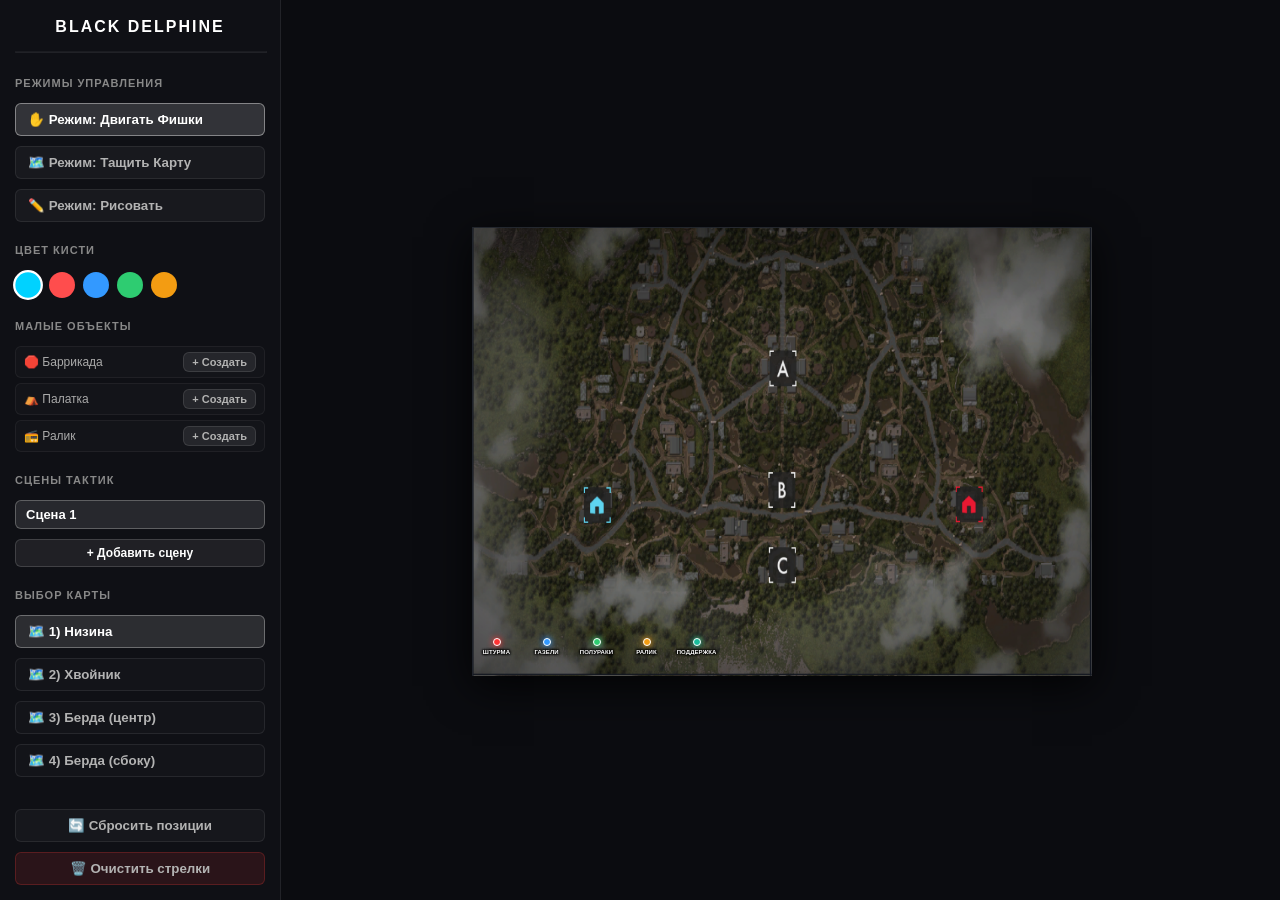
==== index.html @ caf4be46 "Rename tactics.html to index.html" ====
﻿<!DOCTYPE html>
<html lang="ru">
<head>
    <meta charset="UTF-8">
    <title>Тактическая Доска - BLACK DELPHINE</title>
    <style>
        body {
            margin: 0;
            background-color: #0b0c10;
            color: #e0e0e0;
            font-family: Arial, sans-serif;
            display: flex;
            height: 100vh;
            overflow: hidden;
        }
        #sidebar {
            width: 250px;
            background-color: rgba(17, 18, 23, 0.85); 
            backdrop-filter: blur(10px);
            padding: 15px;
            border-right: 1px solid rgba(255, 255, 255, 0.08);
            display: flex;
            flex-direction: column;
            gap: 10px;
            z-index: 20;
            flex-shrink: 0;
            overflow-y: auto;
        }
        h3 { margin: 3px 0; font-size: 16px; text-align: center; color: #ffffff; letter-spacing: 2px; font-weight: bold; }
        h4 { margin: 12px 0 4px 0; color: #888888; font-size: 11px; text-transform: uppercase; letter-spacing: 1px; }
        
        button {
            background-color: rgba(255, 255, 255, 0.04);
            color: #b3b3b3;
            border: 1px solid rgba(255, 255, 255, 0.08);
            padding: 8px 12px;
            cursor: pointer;
            border-radius: 6px;
            font-weight: bold;
            transition: all 0.2s ease;
            text-align: left;
        }
        button:hover { 
            background-color: rgba(255, 255, 255, 0.09); 
            color: #ffffff;
            border-color: rgba(255, 255, 255, 0.2);
        }
        button.active { 
            background-color: rgba(255, 255, 255, 0.15); 
            border-color: rgba(255, 255, 255, 0.4); 
            color: #ffffff;
        }
        
        .btn-map { background-color: rgba(255, 255, 255, 0.02); }
        .btn-map.active { 
            background-color: rgba(255, 255, 255, 0.12); 
            border-color: rgba(255, 255, 255, 0.3);
            color: #ffffff;
        }

        #color-picker { display: flex; gap: 8px; margin-top: 2px; }
        .color-dot { width: 22px; height: 22px; border-radius: 50%; cursor: pointer; border: 2px solid transparent; transition: 0.2s; }
        .color-dot.selected { border-color: #ffffff; transform: scale(1.15); }

        .object-spawn-panel { display: flex; flex-direction: column; gap: 5px; }
        .spawn-row { display: flex; align-items: center; justify-content: space-between; background: rgba(255, 255, 255, 0.02); padding: 5px 8px; border-radius: 6px; border: 1px solid rgba(255, 255, 255, 0.05); font-size: 12px; color: #aaaaaa; }
        .btn-spawn { padding: 3px 8px; font-size: 11px; background: rgba(255, 255, 255, 0.08); border: 1px solid rgba(255, 255, 255, 0.1); }

        #scenes-list { display: flex; flex-direction: column; gap: 5px; max-height: 180px; overflow-y: auto; }
        .scene-item { display: flex; align-items: center; justify-content: space-between; background: rgba(255, 255, 255, 0.02); padding: 6px 10px; border-radius: 6px; border: 1px solid rgba(255, 255, 255, 0.06); cursor: pointer; }
        .scene-item.active { background: rgba(255, 255, 255, 0.1); border-color: rgba(255, 255, 255, 0.25); }
        .scene-name { font-size: 13px; font-weight: bold; color: #dddddd; flex-grow: 1; min-width: 0; white-space: nowrap; overflow: hidden; text-overflow: ellipsis; }
        .scene-item.active .scene-name { color: #ffffff; }
        .btn-del-scene { background: transparent; border: none; color: #888888; cursor: pointer; padding: 0 0 0 5px; font-size: 14px; }
        .btn-del-scene:hover { color: #ff4d4d; }
        .btn-add-scene { text-align: center; background: rgba(255, 255, 255, 0.07); border-color: rgba(255, 255, 255, 0.15); font-size: 12px; padding: 6px; color: #ffffff; }

        /* Зона карты */
        #map-container { flex-grow: 1; background-color: #0b0c10; position: relative; overflow: hidden; display: flex; justify-content: center; align-items: center; }
        #zoom-wrapper { position: absolute; width: 618px; height: 447px; transform-origin: center center; }
        #map-bg { position: absolute; width: 618px; height: 447px; background-color: #000000; background-size: 100% 100%; background-position: center; box-shadow: 0 10px 40px rgba(0,0,0,0.8); border: 1px solid rgba(255,255,255,0.05); }
        #paint-canvas { position: absolute; top: 0; left: 0; cursor: crosshair; pointer-events: none; }

        /* Тактический маркер-контейнер (невидим сам по себе) */
        .token { 
            position: absolute; 
            width: 8px; 
            height: 8px; 
            z-index: 50; 
            box-sizing: border-box; 
            cursor: move; 
            display: flex;
            flex-direction: column;
            align-items: center;
            justify-content: flex-start;
        }
        /* Зона легкого захвата мыши */
        .token::before {
            content: '';
            position: absolute;
            top: -10px;
            left: -10px;
            right: -10px;
            bottom: -10px;
            z-index: 1;
        }

        /* Сама цветная мини-точка */
        .token-dot-visual {
            width: 8px;
            height: 8px;
            border-radius: 50%;
            box-sizing: border-box;
            z-index: 2;
        }

        /* АККУРАТНЫЙ МЕЛКИЙ ТЕКСТ ПОД ТОЧКОЙ */
        .token span {
            position: absolute;
            top: 11px; /* Сдвинут строго под точку */
            font-size: 6px;
            font-weight: bold;
            color: #ffffff;
            text-shadow: 1px 1px 2px #000000, -1px -1px 2px #000000, 1px -1px 2px #000000, -1px 1px 2px #000000; /* Чёрный контур, чтобы текст читался на любой карте */
            white-space: nowrap;
            pointer-events: none;
            z-index: 2;
            letter-spacing: 0.1px;
        }

        /* Цвета и свечение точек отрядов */
        .shytrma .token-dot-visual { background: #ff3333; border: 1px solid #ffffff; box-shadow: 0 0 6px #ff3333; }
        .gazeli .token-dot-visual { background: #3399ff; border: 1px solid #ffffff; box-shadow: 0 0 6px #3399ff; }
        .polyraki .token-dot-visual { background: #2ecc71; border: 1px solid #ffffff; box-shadow: 0 0 6px #2ecc71; }
        .ralik-t .token-dot-visual { background: #f39c12; border: 1px solid #ffffff; box-shadow: 0 0 6px #f39c12; }
        .podderzhka .token-dot-visual { background: #1abc9c; border: 1px solid #ffffff; box-shadow: 0 0 6px #1abc9c; }

        /* Постройки делаем квадратной формы, чтобы отличались, текст тоже серый и мелкий */
        .obj-barricade .token-dot-visual { background: #e74c3c; border: 1px solid #000000; border-radius: 0%; }
        .obj-tent .token-dot-visual { background: #9b59b6; border: 1px solid #000000; border-radius: 0%; }
        .obj-ralik .token-dot-visual { background: #f1c40f; border: 1px solid #000000; border-radius: 0%; }
        
        .token[class*="obj-"] span { color: #cccccc; font-size: 5.5px; }
    </style>
</head>
<body>

    <div id="sidebar">
        <h3>BLACK DELPHINE</h3>
        <hr style="border-color: rgba(255,255,255,0.08); width: 100%; margin: 2px 0;">
        
        <h4>Режимы управления</h4>
        <button id="btn-move" class="active">✋ Режим: Двигать Фишки</button>
        <button id="btn-pan">🗺️ Режим: Тащить Карту</button>
        <button id="btn-draw">✏️ Режим: Рисовать</button>
        
        <h4>Цвет кисти</h4>
        <div id="color-picker">
            <div class="color-dot selected" style="background: #00d2ff;" data-color="#00d2ff"></div>
            <div class="color-dot" style="background: #ff4d4d;" data-color="#ff4d4d"></div>
            <div class="color-dot" style="background: #3399ff;" data-color="#3399ff"></div>
            <div class="color-dot" style="background: #2ecc71;" data-color="#2ecc71"></div>
            <div class="color-dot" style="background: #f39c12;" data-color="#f39c12"></div>
        </div>

        <h4>Малые объекты</h4>
        <div class="object-spawn-panel">
            <div class="spawn-row">🛑 Баррикада <button class="btn-spawn" onclick="spawnObject('barricade')">+ Создать</button></div>
            <div class="spawn-row">⛺ Палатка <button class="btn-spawn" onclick="spawnObject('tent')">+ Создать</button></div>
            <div class="spawn-row">📻 Ралик <button class="btn-spawn" onclick="spawnObject('ralik')">+ Создать</button></div>
        </div>

        <h4>Сцены тактик</h4>
        <div id="scenes-list"></div>
        <button class="btn-add-scene" id="btn-add-scene">+ Добавить сцену</button>

        <h4>Выбор карты</h4>
        <button class="btn-map active" data-img="nizina.png">🗺️ 1) Низина</button>
        <button class="btn-map" data-img="hvoynik.png">🗺️ 2) Хвойник</button>
        <button class="btn-map" data-img="berda_center.png">🗺️ 3) Берда (центр)</button>
        <button class="btn-map" data-img="berda_side.png">🗺️ 4) Берда (сбоку)</button>

        <button id="btn-reset" style="margin-top: auto; background-color: rgba(255,255,255,0.03); border-color: rgba(255,255,255,0.08); text-align: center;">🔄 Сбросить позиции</button>
        <button id="btn-clear" style="background-color: rgba(200, 50, 50, 0.15); border-color: rgba(200, 50, 50, 0.3); text-align: center;">🗑️ Очистить стрелки</button>
    </div>

    <div id="map-container">
        <div id="zoom-wrapper">
            <div id="map-bg">
                <canvas id="paint-canvas" width="618" height="447"></canvas>
            </div>
        </div>
    </div>

    <script>
        const canvas = document.getElementById('paint-canvas');
        const ctx = canvas.getContext('2d');
        const mapBg = document.getElementById('map-bg');
        const mapContainer = document.getElementById('map-container');
        const zoomWrapper = document.getElementById('zoom-wrapper');
        const btnMove = document.getElementById('btn-move');
        const btnPan = document.getElementById('btn-pan');
        const btnDraw = document.getElementById('btn-draw');
        const btnClear = document.getElementById('btn-clear');
        const btnReset = document.getElementById('btn-reset');
        const mapButtons = document.querySelectorAll('.btn-map');
        const colorDots = document.querySelectorAll('.color-dot');
        const scenesListContainer = document.getElementById('scenes-list');
        const btnAddScene = document.getElementById('btn-add-scene');

        let currentMode = 'move';
        let isDrawing = false;
        let currentDrawColor = '#00d2ff';
        let currentMap = 'nizina.png';

        let scale = 1; let panX = 0; let panY = 0;
        let isPanning = false; let startPanX = 0; let startPanY = 0;

        // Фишки с названиями теперь аккуратно выстраиваются снизу
        const defaultTeams = [
            { type: 'team', cls: 'shytrma', label: 'ШТУРМА', x: 20, y: 410 },
            { type: 'team', cls: 'gazeli', label: 'ГАЗЕЛИ', x: 70, y: 410 },
            { type: 'team', cls: 'polyraki', label: 'ПОЛУРАКИ', x: 120, y: 410 },
            { type: 'team', cls: 'ralik-t', label: 'РАЛИК', x: 170, y: 410 },
            { type: 'team', cls: 'podderzhka', label: 'ПОДДЕРЖКА', x: 220, y: 410 }
        ];

        let scenes = [{ id: 1, name: 'Сцена 1', canvasData: null, tokens: JSON.parse(JSON.stringify(defaultTeams)), map: 'nizina.png' }];
        let currentSceneId = 1;
        mapBg.style.backgroundImage = `url('${currentMap}')`;
        function renderScenesList() {
            scenesListContainer.innerHTML = '';
            scenes.forEach(scene => {
                const div = document.createElement('div'); div.className = `scene-item ${scene.id == currentSceneId ? 'active' : ''}`;
                div.onclick = () => switchScene(scene.id);
                const nameSpan = document.createElement('span'); nameSpan.className = 'scene-name'; nameSpan.innerText = scene.name;
                nameSpan.ondblclick = (e) => { e.stopPropagation(); const newName = prompt('Название сцены:', scene.name); if (newName) { scene.name = newName; renderScenesList(); } };
                div.appendChild(nameSpan);
                if (scenes.length > 1) {
                    const delBtn = document.createElement('button'); delBtn.className = 'btn-del-scene'; delBtn.innerHTML = '×';
                    delBtn.onclick = (e) => { e.stopPropagation(); deleteScene(scene.id); }; div.appendChild(delBtn);
                }
                scenesListContainer.appendChild(div);
            });
        }

        function saveCurrentSceneState() {
            const currentScene = scenes.find(s => s.id == currentSceneId); if (!currentScene) return;
            currentScene.canvasData = canvas.toDataURL(); currentScene.map = currentMap; currentScene.tokens = [];
            document.querySelectorAll('.token').forEach(el => {
                currentScene.tokens.push({ type: el.dataset.type, cls: el.dataset.cls, label: el.dataset.label, x: parseInt(el.style.left) || 0, y: parseInt(el.style.top) || 0 });
            });
        }

        function loadSceneState() {
            const currentScene = scenes.find(s => s.id == currentSceneId); if (!currentScene) return;
            currentMap = currentScene.map; mapBg.style.backgroundImage = `url('${currentMap}')`;
            mapButtons.forEach(b => { b.classList.toggle('active', b.getAttribute('data-img') === currentMap); });
            ctx.clearRect(0, 0, canvas.width, canvas.height); document.querySelectorAll('.token').forEach(el => el.remove());
            if (currentScene.canvasData) { const img = new Image(); img.src = currentScene.canvasData; img.onload = () => { ctx.drawImage(img, 0, 0); }; }
            currentScene.tokens.forEach(t => { createTokenDOM(t); });
        }

        function switchScene(id) { saveCurrentSceneState(); currentSceneId = id; renderScenesList(); loadSceneState(); }
        btnAddScene.addEventListener('click', () => { saveCurrentSceneState(); const newId = Date.now(); scenes.push({ id: newId, name: `Сцена ${scenes.length + 1}`, canvasData: null, tokens: JSON.parse(JSON.stringify(defaultTeams)), map: currentMap }); switchScene(newId); });
        function deleteScene(id) { if (scenes.length <= 1) return; saveCurrentSceneState(); scenes = scenes.filter(s => s.id != id); if (currentSceneId == id) { currentSceneId = scenes.id; } renderScenesList(); loadSceneState(); }

        function createTokenDOM(t) {
            const div = document.createElement('div'); div.dataset.type = t.type; div.dataset.cls = t.cls; div.dataset.label = t.label;
            div.className = `token ${t.cls}`;
            // Добавляем саму внутреннюю цветную точку и текст под неё
            div.innerHTML = `<div class="token-dot-visual"></div><span>${t.label}</span>`;
            
            div.oncontextmenu = (e) => {
                if (t.type === 'team') return;
                e.preventDefault();
                div.remove();
                saveCurrentSceneState();
            };
            div.style.left = t.x + 'px'; div.style.top = t.y + 'px'; mapBg.appendChild(div); initDragForToken(div);
        }

        window.spawnObject = function(type) {
            let config = {};
            if (type === 'barricade') config = { type: 'obj', cls: 'obj-barricade', label: 'БАРРИКАДА', x: 297, y: 211 };
            if (type === 'tent') config = { type: 'obj', cls: 'obj-tent', label: 'ПАЛАТКА', x: 297, y: 211 };
            if (type === 'ralik') config = { type: 'obj', cls: 'obj-ralik', label: 'РАЛИК', x: 297, y: 211 };
            createTokenDOM(config); saveCurrentSceneState();
        };

        mapButtons.forEach(btn => { btn.addEventListener('click', () => { saveCurrentSceneState(); currentMap = btn.getAttribute('data-img'); mapBg.style.backgroundImage = `url('${currentMap}')`; mapButtons.forEach(b => b.classList.toggle('active', b === btn)); saveCurrentSceneState(); }); });
        colorDots.forEach(dot => { dot.addEventListener('click', () => { colorDots.forEach(d => d.classList.remove('selected')); dot.classList.add('selected'); currentDrawColor = dot.getAttribute('data-color'); }); });

        function setMode(mode) {
            currentMode = mode;
            btnMove.classList.toggle('active', mode === 'move');
            btnPan.classList.toggle('active', mode === 'pan');
            btnDraw.classList.toggle('active', mode === 'draw');
            canvas.style.pointerEvents = (mode === 'draw') ? 'auto' : 'none';
        }

        btnMove.addEventListener('click', () => setMode('move'));
        btnPan.addEventListener('click', () => setMode('pan'));
        btnDraw.addEventListener('click', () => setMode('draw'));

        btnClear.addEventListener('click', () => { ctx.clearRect(0, 0, canvas.width, canvas.height); saveCurrentSceneState(); });
        btnReset.addEventListener('click', () => { document.querySelectorAll('.token[data-type="team"]').forEach(token => { const def = defaultTeams.find(d => d.label === token.dataset.label); if (def) { token.style.left = def.x + 'px'; token.style.top = def.y + 'px'; } }); document.querySelectorAll('.token[data-type="obj"]').forEach(el => el.remove()); scale = 1; panX = 0; panY = 0; updateTransform(); saveCurrentSceneState(); });

        function updateTransform() { zoomWrapper.style.transform = `translate(${panX}px, ${panY}px) scale(${scale})`; }
        
        mapContainer.addEventListener('wheel', (e) => { e.preventDefault(); if (e.deltaY < 0) scale = Math.min(scale + 0.1, 5); else scale = Math.max(scale - 0.1, 0.5); updateTransform(); });

        mapContainer.addEventListener('mousedown', (e) => {
            if (currentMode !== 'pan') return;
            isPanning = true; startPanX = e.clientX - panX; startPanY = e.clientY - panY; e.preventDefault();
        });
        document.addEventListener('mousemove', (e) => { if (isPanning && currentMode === 'pan') { panX = e.clientX - startPanX; panY = e.clientY - startPanY; updateTransform(); } });
        document.addEventListener('mouseup', () => { if (isPanning) isPanning = false; });

        canvas.addEventListener('mousedown', (e) => {
            if (currentMode !== 'draw') return;
            isDrawing = true; ctx.beginPath(); ctx.moveTo(e.offsetX, e.offsetY); ctx.strokeStyle = currentDrawColor; ctx.lineWidth = 4 / scale; ctx.lineCap = 'round';
        });
        canvas.addEventListener('mousemove', (e) => { if (isDrawing && currentMode === 'draw') { ctx.lineTo(e.offsetX, e.offsetY); ctx.stroke(); } });
        window.addEventListener('mouseup', () => { if (isDrawing) { isDrawing = false; saveCurrentSceneState(); } });

        let activeToken = null; let startX = 0, startY = 0; let tokenLeft = 0, tokenTop = 0;
        function initDragForToken(token) { 
            token.addEventListener('mousedown', (e) => { 
                if (currentMode !== 'move' || e.button !== 0) return; 
                activeToken = token; startX = e.clientX; startY = e.clientY; tokenLeft = parseInt(token.style.left) || 0; tokenTop = parseInt(token.style.top) || 0; token.style.zIndex = 1000; e.stopPropagation(); 
            }); 
        }
        document.addEventListener('mousemove', (e) => { if (!activeToken) return; const dx = (e.clientX - startX) / scale; const dy = (e.clientY - startY) / scale; let newX = tokenLeft + dx; let newY = tokenTop + dy; newX = Math.max(0, Math.min(newX, 618 - activeToken.offsetWidth)); newY = Math.max(0, Math.min(newY, 447 - activeToken.offsetHeight)); activeToken.style.left = newX + 'px'; activeToken.style.top = newY + 'px'; });
        document.addEventListener('mouseup', () => { if (activeToken) { activeToken.style.zIndex = '50'; activeToken = null; saveCurrentSceneState(); } });

        renderScenesList(); loadSceneState();
    </script>
</body>
</html>
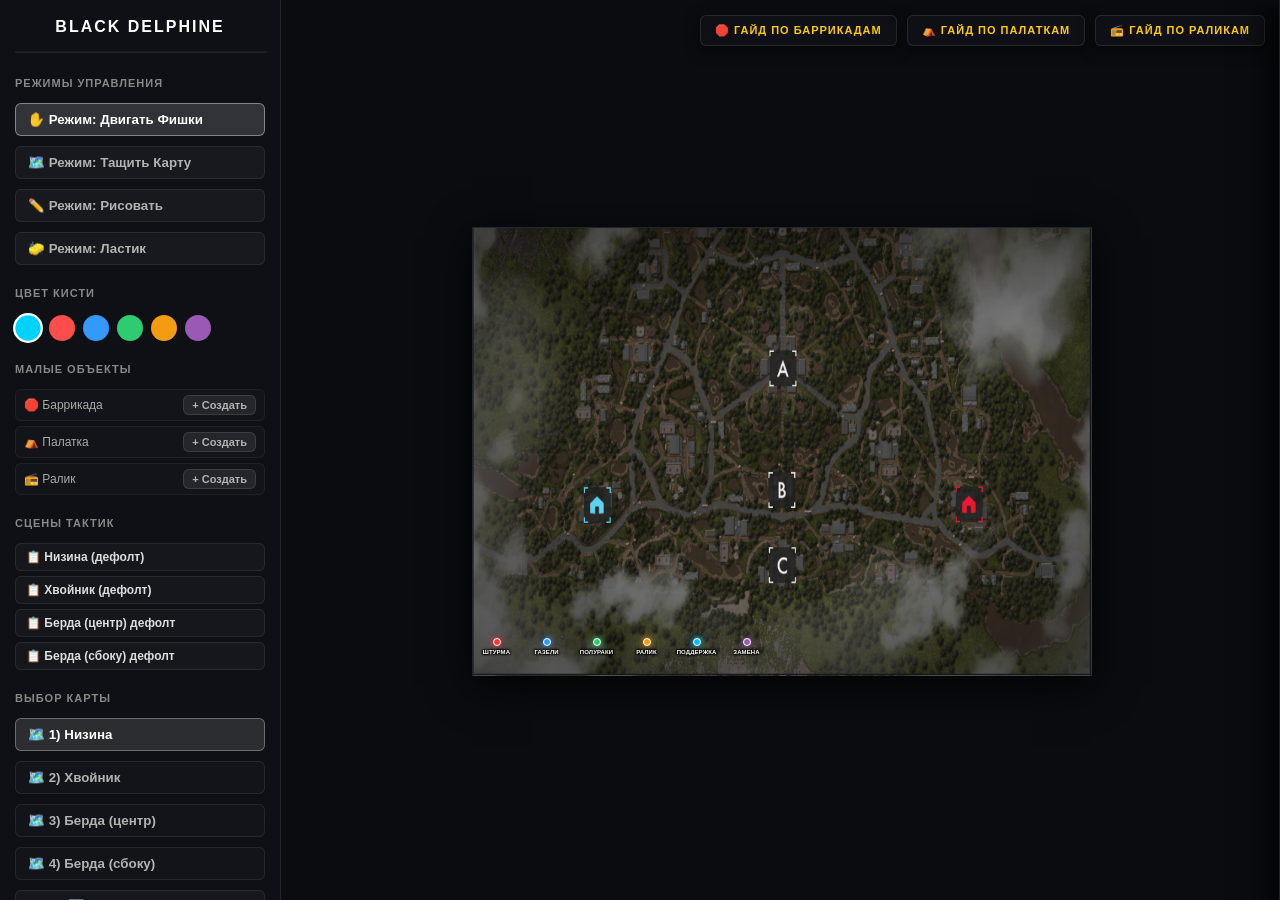
==== commit c48f58c5: "Add files via upload" ====
--- a/index.html
+++ b/index.html
@@ -13,9 +13,10 @@
             height: 100vh;
             overflow: hidden;
         }
+
         #sidebar {
             width: 250px;
-            background-color: rgba(17, 18, 23, 0.85); 
+            background-color: rgba(17, 18, 23, 0.85);
             backdrop-filter: blur(10px);
             padding: 15px;
             border-right: 1px solid rgba(255, 255, 255, 0.08);
@@ -26,9 +27,24 @@
             flex-shrink: 0;
             overflow-y: auto;
         }
-        h3 { margin: 3px 0; font-size: 16px; text-align: center; color: #ffffff; letter-spacing: 2px; font-weight: bold; }
-        h4 { margin: 12px 0 4px 0; color: #888888; font-size: 11px; text-transform: uppercase; letter-spacing: 1px; }
-        
+
+        h3 {
+            margin: 3px 0;
+            font-size: 16px;
+            text-align: center;
+            color: #ffffff;
+            letter-spacing: 2px;
+            font-weight: bold;
+        }
+
+        h4 {
+            margin: 12px 0 4px 0;
+            color: #888888;
+            font-size: 11px;
+            text-transform: uppercase;
+            letter-spacing: 1px;
+        }
+
         button {
             background-color: rgba(255, 255, 255, 0.04);
             color: #b3b3b3;
@@ -40,72 +56,321 @@
             transition: all 0.2s ease;
             text-align: left;
         }
-        button:hover { 
-            background-color: rgba(255, 255, 255, 0.09); 
-            color: #ffffff;
-            border-color: rgba(255, 255, 255, 0.2);
-        }
-        button.active { 
-            background-color: rgba(255, 255, 255, 0.15); 
-            border-color: rgba(255, 255, 255, 0.4); 
-            color: #ffffff;
-        }
-        
-        .btn-map { background-color: rgba(255, 255, 255, 0.02); }
-        .btn-map.active { 
-            background-color: rgba(255, 255, 255, 0.12); 
-            border-color: rgba(255, 255, 255, 0.3);
-            color: #ffffff;
-        }
-
-        #color-picker { display: flex; gap: 8px; margin-top: 2px; }
-        .color-dot { width: 22px; height: 22px; border-radius: 50%; cursor: pointer; border: 2px solid transparent; transition: 0.2s; }
-        .color-dot.selected { border-color: #ffffff; transform: scale(1.15); }
-
-        .object-spawn-panel { display: flex; flex-direction: column; gap: 5px; }
-        .spawn-row { display: flex; align-items: center; justify-content: space-between; background: rgba(255, 255, 255, 0.02); padding: 5px 8px; border-radius: 6px; border: 1px solid rgba(255, 255, 255, 0.05); font-size: 12px; color: #aaaaaa; }
-        .btn-spawn { padding: 3px 8px; font-size: 11px; background: rgba(255, 255, 255, 0.08); border: 1px solid rgba(255, 255, 255, 0.1); }
-
-        #scenes-list { display: flex; flex-direction: column; gap: 5px; max-height: 180px; overflow-y: auto; }
-        .scene-item { display: flex; align-items: center; justify-content: space-between; background: rgba(255, 255, 255, 0.02); padding: 6px 10px; border-radius: 6px; border: 1px solid rgba(255, 255, 255, 0.06); cursor: pointer; }
-        .scene-item.active { background: rgba(255, 255, 255, 0.1); border-color: rgba(255, 255, 255, 0.25); }
-        .scene-name { font-size: 13px; font-weight: bold; color: #dddddd; flex-grow: 1; min-width: 0; white-space: nowrap; overflow: hidden; text-overflow: ellipsis; }
-        .scene-item.active .scene-name { color: #ffffff; }
-        .btn-del-scene { background: transparent; border: none; color: #888888; cursor: pointer; padding: 0 0 0 5px; font-size: 14px; }
-        .btn-del-scene:hover { color: #ff4d4d; }
-        .btn-add-scene { text-align: center; background: rgba(255, 255, 255, 0.07); border-color: rgba(255, 255, 255, 0.15); font-size: 12px; padding: 6px; color: #ffffff; }
+
+            button:hover {
+                background-color: rgba(255, 255, 255, 0.09);
+                color: #ffffff;
+                border-color: rgba(255, 255, 255, 0.2);
+            }
+
+            button:disabled {
+                opacity: 0.3;
+                cursor: not-allowed;
+                background-color: rgba(0, 0, 0, 0.2);
+            }
+
+            button.active {
+                background-color: rgba(255, 255, 255, 0.15);
+                border-color: rgba(255, 255, 255, 0.4);
+                color: #ffffff;
+            }
+
+        .btn-map {
+            background-color: rgba(255, 255, 255, 0.02);
+        }
+
+            .btn-map.active {
+                background-color: rgba(255, 255, 255, 0.12);
+                border-color: rgba(255, 255, 255, 0.3);
+                color: #ffffff;
+            }
+
+        #color-picker {
+            display: flex;
+            gap: 8px;
+            margin-top: 2px;
+            flex-wrap: wrap;
+        }
+
+        .color-dot {
+            width: 22px;
+            height: 22px;
+            border-radius: 50%;
+            cursor: pointer;
+            border: 2px solid transparent;
+            transition: 0.2s;
+        }
+
+            .color-dot.selected {
+                border-color: #ffffff;
+                transform: scale(1.15);
+            }
+
+            .color-dot.disabled {
+                opacity: 0.2;
+                cursor: not-allowed;
+                transform: none !important;
+            }
+
+        .object-spawn-panel {
+            display: flex;
+            flex-direction: column;
+            gap: 5px;
+        }
+
+        .spawn-row {
+            display: flex;
+            align-items: center;
+            justify-content: space-between;
+            background: rgba(255, 255, 255, 0.02);
+            padding: 5px 8px;
+            border-radius: 6px;
+            border: 1px solid rgba(255, 255, 255, 0.05);
+            font-size: 12px;
+            color: #aaaaaa;
+        }
+
+        .btn-spawn {
+            padding: 3px 8px;
+            font-size: 11px;
+            background: rgba(255, 255, 255, 0.08);
+            border: 1px solid rgba(255, 255, 255, 0.1);
+        }
+
+        #tactics-presets-list {
+            display: flex;
+            flex-direction: column;
+            gap: 5px;
+        }
+
+        .btn-preset {
+            font-size: 12px;
+            padding: 6px 10px;
+            background: rgba(255, 255, 255, 0.03);
+            border-color: rgba(255, 255, 255, 0.08);
+            color: #dddddd;
+        }
+
+            .btn-preset:hover {
+                background: rgba(255, 255, 255, 0.08);
+            }
+
+            .btn-preset.active {
+                background: rgba(255, 255, 255, 0.15);
+                border-color: rgba(255, 255, 255, 0.4);
+                color: #ffffff;
+            }
 
         /* Зона карты */
-        #map-container { flex-grow: 1; background-color: #0b0c10; position: relative; overflow: hidden; display: flex; justify-content: center; align-items: center; }
-        #zoom-wrapper { position: absolute; width: 618px; height: 447px; transform-origin: center center; }
-        #map-bg { position: absolute; width: 618px; height: 447px; background-color: #000000; background-size: 100% 100%; background-position: center; box-shadow: 0 10px 40px rgba(0,0,0,0.8); border: 1px solid rgba(255,255,255,0.05); }
-        #paint-canvas { position: absolute; top: 0; left: 0; cursor: crosshair; pointer-events: none; }
-
-        /* Тактический маркер-контейнер (невидим сам по себе) */
-        .token { 
-            position: absolute; 
-            width: 8px; 
-            height: 8px; 
-            z-index: 50; 
-            box-sizing: border-box; 
-            cursor: move; 
+        #map-container {
+            flex-grow: 1;
+            background-color: #0b0c10;
+            position: relative;
+            overflow: hidden;
+            display: flex;
+            justify-content: center;
+            align-items: center;
+        }
+
+        #zoom-wrapper {
+            position: absolute;
+            width: 618px;
+            height: 447px;
+            transform-origin: center center;
+        }
+
+        #map-bg {
+            position: absolute;
+            width: 618px;
+            height: 447px;
+            background-color: #000000;
+            background-size: 100% 100%;
+            background-position: center;
+            box-shadow: 0 10px 40px rgba(0,0,0,0.8);
+            border: 1px solid rgba(255,255,255,0.05);
+        }
+
+        #paint-canvas {
+            position: absolute;
+            top: 0;
+            left: 0;
+            pointer-events: none;
+        }
+
+            #paint-canvas.paintable {
+                cursor: crosshair;
+            }
+
+        /* Курсор ластика для холста */
+        .eraser-mode {
+            cursor: cell !important;
+        }
+        /* Блок для трех кнопок гайдов вверху справа */
+        #top-right-menu {
+            position: absolute;
+            top: 15px;
+            right: 15px;
+            z-index: 30;
+            display: flex;
+            gap: 10px;
+        }
+
+        .btn-guide {
+            background-color: rgba(17, 18, 23, 0.85);
+            backdrop-filter: blur(10px);
+            border: 1px solid rgba(255, 255, 255, 0.1);
+            color: #ffcc00;
+            font-size: 11px;
+            padding: 8px 14px;
+            border-radius: 6px;
+            text-transform: uppercase;
+            letter-spacing: 1px;
+            font-weight: bold;
+            cursor: pointer;
+            box-shadow: 0 4px 15px rgba(0,0,0,0.5);
+            transition: all 0.2s ease;
+        }
+
+            .btn-guide:hover {
+                background-color: rgba(255, 255, 255, 0.1);
+                color: #ffffff;
+                border-color: rgba(255, 255, 255, 0.3);
+            }
+
+        /* Выдвижное правое меню для гайдов */
+        #guide-sidebar {
+            position: fixed;
+            top: 0;
+            right: -320px;
+            width: 280px;
+            height: 100vh;
+            background-color: rgba(17, 18, 23, 0.95);
+            backdrop-filter: blur(15px);
+            border-left: 1px solid rgba(255, 255, 255, 0.08);
+            padding: 20px;
+            box-shadow: -10px 0 30px rgba(0, 0, 0, 0.7);
+            z-index: 100;
+            transition: right 0.3s ease;
+            overflow-y: auto;
+            display: flex;
+            flex-direction: column;
+            gap: 15px;
+        }
+
+            #guide-sidebar.open {
+                right: 0;
+            }
+
+        .guide-header {
+            display: flex;
+            justify-content: space-between;
+            align-items: center;
+            border-bottom: 1px solid rgba(255,255,255,0.08);
+            padding-bottom: 10px;
+        }
+
+            .guide-header h4 {
+                margin: 0;
+                color: #ffcc00;
+                font-size: 14px;
+                letter-spacing: 1px;
+            }
+
+        .btn-close-guide {
+            background: transparent;
+            border: none;
+            color: #888888;
+            font-size: 22px;
+            cursor: pointer;
+            padding: 0;
+            line-height: 1;
+        }
+
+            .btn-close-guide:hover {
+                color: #ff4d4d;
+            }
+
+        .guide-content {
+            display: flex;
+            flex-direction: column;
+            gap: 15px;
+        }
+
+        .guide-item {
+            background: rgba(255,255,255,0.02);
+            border: 1px solid rgba(255,255,255,0.05);
+            border-radius: 6px;
+            padding: 10px;
+            display: flex;
+            flex-direction: column;
+            gap: 6px;
+        }
+
+            .guide-item h5 {
+                margin: 0;
+                font-size: 12px;
+                color: #ffffff;
+                font-weight: bold;
+                text-transform: uppercase;
+            }
+
+        .guide-img {
+            width: 100%;
+            height: auto;
+            border-radius: 4px;
+            border: 1px solid rgba(255,255,255,0.1);
+            background-color: #000000;
+            display: block;
+            cursor: zoom-in;
+        }
+
+        /* Модальное окно для полноэкранного увеличения картинок */
+        #img-modal {
+            display: none;
+            position: fixed;
+            top: 0;
+            left: 0;
+            width: 100vw;
+            height: 100vh;
+            background: rgba(0, 0, 0, 0.95);
+            z-index: 200;
+            justify-content: center;
+            align-items: center;
+            cursor: zoom-out;
+        }
+
+            #img-modal img {
+                max-width: 92%;
+                max-height: 92%;
+                border-radius: 8px;
+                box-shadow: 0 0 25px rgba(0,0,0,0.9);
+                border: 1px solid rgba(255,255,255,0.15);
+            }
+
+        /* Тактический маркер-контейнер */
+        .token {
+            position: absolute;
+            width: 8px;
+            height: 8px;
+            z-index: 50;
+            box-sizing: border-box;
+            cursor: move;
             display: flex;
             flex-direction: column;
             align-items: center;
             justify-content: flex-start;
         }
-        /* Зона легкого захвата мыши */
-        .token::before {
-            content: '';
-            position: absolute;
-            top: -10px;
-            left: -10px;
-            right: -10px;
-            bottom: -10px;
-            z-index: 1;
-        }
-
-        /* Сама цветная мини-точка */
+
+            .token::before {
+                content: '';
+                position: absolute;
+                top: -10px;
+                left: -10px;
+                right: -10px;
+                bottom: -10px;
+                z-index: 1;
+            }
+
         .token-dot-visual {
             width: 8px;
             height: 8px;
@@ -114,46 +379,114 @@
             z-index: 2;
         }
 
-        /* АККУРАТНЫЙ МЕЛКИЙ ТЕКСТ ПОД ТОЧКОЙ */
         .token span {
             position: absolute;
-            top: 11px; /* Сдвинут строго под точку */
+            top: 11px;
             font-size: 6px;
             font-weight: bold;
             color: #ffffff;
-            text-shadow: 1px 1px 2px #000000, -1px -1px 2px #000000, 1px -1px 2px #000000, -1px 1px 2px #000000; /* Чёрный контур, чтобы текст читался на любой карте */
+            text-shadow: 1px 1px 2px #000000, -1px -1px 2px #000000, 1px -1px 2px #000000, -1px 1px 2px #000000;
             white-space: nowrap;
             pointer-events: none;
             z-index: 2;
             letter-spacing: 0.1px;
         }
 
-        /* Цвета и свечение точек отрядов */
-        .shytrma .token-dot-visual { background: #ff3333; border: 1px solid #ffffff; box-shadow: 0 0 6px #ff3333; }
-        .gazeli .token-dot-visual { background: #3399ff; border: 1px solid #ffffff; box-shadow: 0 0 6px #3399ff; }
-        .polyraki .token-dot-visual { background: #2ecc71; border: 1px solid #ffffff; box-shadow: 0 0 6px #2ecc71; }
-        .ralik-t .token-dot-visual { background: #f39c12; border: 1px solid #ffffff; box-shadow: 0 0 6px #f39c12; }
-        .podderzhka .token-dot-visual { background: #1abc9c; border: 1px solid #ffffff; box-shadow: 0 0 6px #1abc9c; }
-
-        /* Постройки делаем квадратной формы, чтобы отличались, текст тоже серый и мелкий */
-        .obj-barricade .token-dot-visual { background: #e74c3c; border: 1px solid #000000; border-radius: 0%; }
-        .obj-tent .token-dot-visual { background: #9b59b6; border: 1px solid #000000; border-radius: 0%; }
-        .obj-ralik .token-dot-visual { background: #f1c40f; border: 1px solid #000000; border-radius: 0%; }
-        
-        .token[class*="obj-"] span { color: #cccccc; font-size: 5.5px; }
+        .shytrma .token-dot-visual {
+            background: #ff3333;
+            border: 1px solid #ffffff;
+            box-shadow: 0 0 6px #ff3333;
+        }
+
+        .gazeli .token-dot-visual {
+            background: #3399ff;
+            border: 1px solid #ffffff;
+            box-shadow: 0 0 6px #3399ff;
+        }
+
+        .polyraki .token-dot-visual {
+            background: #2ecc71;
+            border: 1px solid #ffffff;
+            box-shadow: 0 0 6px #2ecc71;
+        }
+
+        .ralik-t .token-dot-visual {
+            background: #f39c12;
+            border: 1px solid #ffffff;
+            box-shadow: 0 0 6px #f39c12;
+        }
+
+        .podderzhka .token-dot-visual {
+            background: #00bfff;
+            border: 1px solid #ffffff;
+            box-shadow: 0 0 6px #00bfff;
+        }
+
+        .zamena .token-dot-visual {
+            background: #9b59b6;
+            border: 1px solid #ffffff;
+            box-shadow: 0 0 6px #9b59b6;
+        }
+
+        .obj-barricade .token-dot-visual {
+            background: #e74c3c;
+            border: 1px solid #000000;
+            border-radius: 0%;
+        }
+
+        .obj-tent .token-dot-visual {
+            background: #9b59b6;
+            border: 1px solid #000000;
+            border-radius: 0%;
+        }
+
+        .obj-ralik .token-dot-visual {
+            background: #f1c40f;
+            border: 1px solid #000000;
+            border-radius: 0%;
+        }
+
+        .token[class*="obj-"] span {
+            color: #cccccc;
+            font-size: 5.5px;
+        }
     </style>
 </head>
 <body>
 
+    <!-- Кнопки гайдов в верхнем правом углу -->
+    <div id="top-right-menu">
+        <button class="btn-guide" onclick="openGuide('barricade')">🛑 Гайд по баррикадам</button>
+        <button class="btn-guide" onclick="openGuide('tent')">⛺ Гайд по палаткам</button>
+        <button class="btn-guide" onclick="openGuide('ralik')">📻 Гайд по раликам</button>
+    </div>
+
+    <!-- Единая выезжающая панель справа -->
+    <div id="guide-sidebar">
+        <div class="guide-header">
+            <h4 id="guide-sidebar-title">Гайд по баррикадам</h4>
+            <button class="btn-close-guide" onclick="closeGuide()">×</button>
+        </div>
+        <div class="guide-content" id="guide-images-container">
+            <!-- Сюда подгружаются скриншоты -->
+        </div>
+    </div>
+
+    <!-- Модальное окно для полноэкранного увеличения картинок -->
+    <div id="img-modal" onclick="closeImageModal()">
+        <img id="modal-target-img" src="" alt="Увеличенное изображение">
+    </div>
+
     <div id="sidebar">
         <h3>BLACK DELPHINE</h3>
         <hr style="border-color: rgba(255,255,255,0.08); width: 100%; margin: 2px 0;">
-        
+
         <h4>Режимы управления</h4>
         <button id="btn-move" class="active">✋ Режим: Двигать Фишки</button>
         <button id="btn-pan">🗺️ Режим: Тащить Карту</button>
         <button id="btn-draw">✏️ Режим: Рисовать</button>
-        
+        <button id="btn-erase">🧽 Режим: Ластик</button>
+
         <h4>Цвет кисти</h4>
         <div id="color-picker">
             <div class="color-dot selected" style="background: #00d2ff;" data-color="#00d2ff"></div>
@@ -161,24 +494,29 @@
             <div class="color-dot" style="background: #3399ff;" data-color="#3399ff"></div>
             <div class="color-dot" style="background: #2ecc71;" data-color="#2ecc71"></div>
             <div class="color-dot" style="background: #f39c12;" data-color="#f39c12"></div>
+            <div class="color-dot" style="background: #9b59b6;" data-color="#9b59b6"></div>
         </div>
 
         <h4>Малые объекты</h4>
         <div class="object-spawn-panel">
-            <div class="spawn-row">🛑 Баррикада <button class="btn-spawn" onclick="spawnObject('barricade')">+ Создать</button></div>
-            <div class="spawn-row">⛺ Палатка <button class="btn-spawn" onclick="spawnObject('tent')">+ Создать</button></div>
-            <div class="spawn-row">📻 Ралик <button class="btn-spawn" onclick="spawnObject('ralik')">+ Создать</button></div>
+            <div class="spawn-row">🛑 Баррикада <button class="btn-spawn" id="spawn-barricade" onclick="spawnObject('barricade')">+ Создать</button></div>
+            <div class="spawn-row">⛺ Палатка <button class="btn-spawn" id="spawn-tent" onclick="spawnObject('tent')">+ Создать</button></div>
+            <div class="spawn-row">📻 Ралик <button class="btn-spawn" id="spawn-ralik" onclick="spawnObject('ralik')">+ Создать</button></div>
         </div>
 
         <h4>Сцены тактик</h4>
-        <div id="scenes-list"></div>
-        <button class="btn-add-scene" id="btn-add-scene">+ Добавить сцену</button>
+        <div id="tactics-presets-list">
+            <button class="btn-preset" data-preset-img="nizina_default.png" data-map-type="nizina" onclick="selectPresetTactics(this)">📋 Низина (дефолт)</button>
+            <button class="btn-preset" data-preset-img="hvoynik_default.png" data-map-type="hvoynik" onclick="selectPresetTactics(this)">📋 Хвойник (дефолт)</button>
+            <button class="btn-preset" data-preset-img="berda_center_default.png" data-map-type="berda_center" onclick="selectPresetTactics(this)">📋 Берда (центр) дефолт</button>
+            <button class="btn-preset" data-preset-img="berda_side_default.png" data-map-type="berda_side" onclick="selectPresetTactics(this)">📋 Берда (сбоку) дефолт</button>
+        </div>
 
         <h4>Выбор карты</h4>
-        <button class="btn-map active" data-img="nizina.png">🗺️ 1) Низина</button>
-        <button class="btn-map" data-img="hvoynik.png">🗺️ 2) Хвойник</button>
-        <button class="btn-map" data-img="berda_center.png">🗺️ 3) Берда (центр)</button>
-        <button class="btn-map" data-img="berda_side.png">🗺️ 4) Берда (сбоку)</button>
+        <button class="btn-map active" data-img="nizina.png" data-map-type="nizina">🗺️ 1) Низина</button>
+        <button class="btn-map" data-img="hvoynik.png" data-map-type="hvoynik">🗺️ 2) Хвойник</button>
+        <button class="btn-map" data-img="berda_center.png" data-map-type="berda_center">🗺️ 3) Берда (центр)</button>
+        <button class="btn-map" data-img="berda_side.png" data-map-type="berda_side">🗺️ 4) Берда (сбоку)</button>
 
         <button id="btn-reset" style="margin-top: auto; background-color: rgba(255,255,255,0.03); border-color: rgba(255,255,255,0.08); text-align: center;">🔄 Сбросить позиции</button>
         <button id="btn-clear" style="background-color: rgba(200, 50, 50, 0.15); border-color: rgba(200, 50, 50, 0.3); text-align: center;">🗑️ Очистить стрелки</button>
@@ -191,7 +529,6 @@
             </div>
         </div>
     </div>
-
     <script>
         const canvas = document.getElementById('paint-canvas');
         const ctx = canvas.getContext('2d');
@@ -201,140 +538,480 @@
         const btnMove = document.getElementById('btn-move');
         const btnPan = document.getElementById('btn-pan');
         const btnDraw = document.getElementById('btn-draw');
+        const btnErase = document.getElementById('btn-erase');
         const btnClear = document.getElementById('btn-clear');
         const btnReset = document.getElementById('btn-reset');
         const mapButtons = document.querySelectorAll('.btn-map');
         const colorDots = document.querySelectorAll('.color-dot');
-        const scenesListContainer = document.getElementById('scenes-list');
-        const btnAddScene = document.getElementById('btn-add-scene');
+        const presetButtons = document.querySelectorAll('.btn-preset');
+        const guideSidebar = document.getElementById('guide-sidebar');
+        const guideTitle = document.getElementById('guide-sidebar-title');
+        const guideContainer = document.getElementById('guide-images-container');
+        const imgModal = document.getElementById('img-modal');
+        const modalTargetImg = document.getElementById('modal-target-img');
 
         let currentMode = 'move';
         let isDrawing = false;
         let currentDrawColor = '#00d2ff';
         let currentMap = 'nizina.png';
+        let currentMapType = 'nizina';
+        let currentGuideType = 'barricade';
+        let isPresetMode = false; // Переменная для отслеживания режима пресетов
 
         let scale = 1; let panX = 0; let panY = 0;
         let isPanning = false; let startPanX = 0; let startPanY = 0;
 
-        // Фишки с названиями теперь аккуратно выстраиваются снизу
         const defaultTeams = [
             { type: 'team', cls: 'shytrma', label: 'ШТУРМА', x: 20, y: 410 },
             { type: 'team', cls: 'gazeli', label: 'ГАЗЕЛИ', x: 70, y: 410 },
             { type: 'team', cls: 'polyraki', label: 'ПОЛУРАКИ', x: 120, y: 410 },
             { type: 'team', cls: 'ralik-t', label: 'РАЛИК', x: 170, y: 410 },
-            { type: 'team', cls: 'podderzhka', label: 'ПОДДЕРЖКА', x: 220, y: 410 }
+            { type: 'team', cls: 'podderzhka', label: 'ПОДДЕРЖКА', x: 220, y: 410 },
+            { type: 'team', cls: 'zamena', label: 'ЗАМЕНА', x: 270, y: 410 }
         ];
 
-        let scenes = [{ id: 1, name: 'Сцена 1', canvasData: null, tokens: JSON.parse(JSON.stringify(defaultTeams)), map: 'nizina.png' }];
-        let currentSceneId = 1;
+        let sceneStates = {};
+
         mapBg.style.backgroundImage = `url('${currentMap}')`;
-        function renderScenesList() {
-            scenesListContainer.innerHTML = '';
-            scenes.forEach(scene => {
-                const div = document.createElement('div'); div.className = `scene-item ${scene.id == currentSceneId ? 'active' : ''}`;
-                div.onclick = () => switchScene(scene.id);
-                const nameSpan = document.createElement('span'); nameSpan.className = 'scene-name'; nameSpan.innerText = scene.name;
-                nameSpan.ondblclick = (e) => { e.stopPropagation(); const newName = prompt('Название сцены:', scene.name); if (newName) { scene.name = newName; renderScenesList(); } };
-                div.appendChild(nameSpan);
-                if (scenes.length > 1) {
-                    const delBtn = document.createElement('button'); delBtn.className = 'btn-del-scene'; delBtn.innerHTML = '×';
-                    delBtn.onclick = (e) => { e.stopPropagation(); deleteScene(scene.id); }; div.appendChild(delBtn);
+
+        function saveCurrentSceneState() {
+            // Если мы смотрим готовую тактику, сохранять изменения на неё нельзя
+            if (isPresetMode) return;
+
+            const currentImg = mapBg.style.backgroundImage.replace(/^url\(['"](.+)['"]\)$/, '$1');
+            if (!currentImg) return;
+
+            const tokens = [];
+            document.querySelectorAll('.token').forEach(el => {
+                tokens.push({
+                    type: el.dataset.type,
+                    cls: el.dataset.cls,
+                    label: el.dataset.label,
+                    x: parseInt(el.style.left) || 0,
+                    y: parseInt(el.style.top) || 0
+                });
+            });
+
+            sceneStates[currentImg] = {
+                canvasData: canvas.toDataURL(),
+                tokens: tokens
+            };
+        }
+
+        function loadSceneState(targetImg) {
+            ctx.clearRect(0, 0, canvas.width, canvas.height);
+            document.querySelectorAll('.token').forEach(el => el.remove());
+
+            // Если активирован режим готовой тактики, полностью очищаем всё и выходим
+            if (isPresetMode) {
+                setMode('pan'); // Принудительно ставим режим перетаскивания карты
+                return;
+            }
+
+            const state = sceneStates[targetImg];
+            if (state) {
+                if (state.canvasData) {
+                    const img = new Image();
+                    img.src = state.canvasData;
+                    img.onload = () => { ctx.drawImage(img, 0, 0); };
                 }
-                scenesListContainer.appendChild(div);
+                state.tokens.forEach(t => { createTokenDOM(t); });
+            } else {
+                defaultTeams.forEach(t => { createTokenDOM(t); });
+            }
+        }
+        window.selectPresetTactics = function (element) {
+            saveCurrentSceneState();
+
+            presetButtons.forEach(btn => btn.classList.remove('active'));
+            mapButtons.forEach(b => b.classList.remove('active'));
+
+            element.classList.add('active');
+            const presetImg = element.getAttribute('data-preset-img');
+            currentMapType = element.getAttribute('data-map-type');
+
+            isPresetMode = true; // Включаем режим готовой тактики
+
+            // Блокируем кнопки спавна и палитру, чтобы нельзя было редактировать пресет
+            document.getElementById('spawn-barricade').disabled = true;
+            document.getElementById('spawn-tent').disabled = true;
+            document.getElementById('spawn-ralik').disabled = true;
+            document.getElementById('btn-draw').disabled = true;
+            document.getElementById('btn-erase').disabled = true;
+            document.getElementById('btn-move').disabled = true;
+            document.querySelectorAll('.color-dot').forEach(d => d.classList.add('disabled'));
+
+            if (presetImg) {
+                mapBg.style.backgroundImage = `url('${presetImg}')`;
+                loadSceneState(presetImg);
+                if (guideSidebar.classList.contains('open')) {
+                    updateGuideContent();
+                }
+            }
+        };
+
+        mapButtons.forEach(btn => {
+            btn.addEventListener('click', () => {
+                saveCurrentSceneState();
+
+                presetButtons.forEach(p => p.classList.remove('active'));
+                mapButtons.forEach(b => b.classList.toggle('active', b === btn));
+
+                currentMap = btn.getAttribute('data-img');
+                currentMapType = btn.getAttribute('data-map-type');
+
+                isPresetMode = false; // Отключаем режим готовой тактики
+
+                // Разблокируем интерфейс для полноценного редактирования карты
+                document.getElementById('spawn-barricade').disabled = false;
+                document.getElementById('spawn-tent').disabled = false;
+                document.getElementById('spawn-ralik').disabled = false;
+                document.getElementById('btn-draw').disabled = false;
+                document.getElementById('btn-erase').disabled = false;
+                document.getElementById('btn-move').disabled = false;
+                document.querySelectorAll('.color-dot').forEach(d => d.classList.remove('disabled'));
+                setMode('move'); // Возвращаем режим двигания фишек по умолчанию
+
+                mapBg.style.backgroundImage = `url('${currentMap}')`;
+                loadSceneState(currentMap);
+
+                if (guideSidebar.classList.contains('open')) {
+                    updateGuideContent();
+                }
             });
-        }
-
-        function saveCurrentSceneState() {
-            const currentScene = scenes.find(s => s.id == currentSceneId); if (!currentScene) return;
-            currentScene.canvasData = canvas.toDataURL(); currentScene.map = currentMap; currentScene.tokens = [];
-            document.querySelectorAll('.token').forEach(el => {
-                currentScene.tokens.push({ type: el.dataset.type, cls: el.dataset.cls, label: el.dataset.label, x: parseInt(el.style.left) || 0, y: parseInt(el.style.top) || 0 });
+        });
+
+        function updateGuideContent() {
+            guideContainer.innerHTML = '';
+
+            if (currentGuideType === 'barricade') guideTitle.innerText = 'Гайд по баррикадам';
+            if (currentGuideType === 'tent') guideTitle.innerText = 'Гайд по палаткам';
+            if (currentGuideType === 'ralik') guideTitle.innerText = 'Гайд по раликам';
+
+            const guidesData = {
+                'barricade': {
+                    'nizina': [
+                        { title: 'Баррикады: Точка A (Низина)', src: 'nizina_barr_a.png' },
+                        { title: 'Баррикады: Точка B (Низина)', src: 'nizina_barr_b.png' },
+                        { title: 'Баррикады: Точка C (Низина)', src: 'nizina_barr_c.png' }
+                    ],
+                    'hvoynik': [
+                        { title: 'Баррикады: Точка A (Хвойник)', src: 'hvoynik_barr_a.png' },
+                        { title: 'Баррикады: Точка B (Хвойник)', src: 'hvoynik_barr_b.png' }
+                    ],
+                    'berda_center': [
+                        { title: 'Баррикады: Центр A', src: 'berda_c_barr_a.png' },
+                        { title: 'Баррикады: Центр B', src: 'berda_c_barr_b.png' }
+                    ],
+                    'berda_side': [
+                        { title: 'Баррикады: Сбоку A', src: 'berda_s_barr_a.png' },
+                        { title: 'Баррикады: Сбоку B', src: 'berda_s_barr_b.png' }
+                    ]
+                },
+                'tent': {
+                    'nizina': [
+                        { title: 'Палатки: Точка A (Низина)', src: 'nizina_tent_a.png' },
+                        { title: 'Палатки: Точка B (Низина)', src: 'nizina_tent_b.png' }
+                    ],
+                    'hvoynik': [
+                        { title: 'Палатки: Точка A (Хвойник)', src: 'hvoynik_tent_a.png' }
+                    ],
+                    'berda_center': [
+                        { title: 'Палатки: Центр A', src: 'berda_c_tent_a.png' }
+                    ],
+                    'berda_side': [
+                        { title: 'Палатки: Сбоку A', src: 'berda_s_tent_a.png' }
+                    ]
+                },
+                'ralik': {
+                    'nizina': [
+                        { title: 'Ралики: Точка A (Низина)', src: 'nizina_ralik_a.png' }
+                    ],
+                    'hvoynik': [
+                        { title: 'Ралики: Точка A (Хвойник)', src: 'hvoynik_ralik_a.png' }
+                    ],
+                    'berda_center': [
+                        { title: 'Ралики: Центр A', src: 'berda_c_ralik_a.png' }
+                    ],
+                    'berda_side': [
+                        { title: 'Ралики: Сбоку A', src: 'berda_s_ralik_a.png' }
+                    ]
+                }
+            };
+
+            const activeGuideCategory = guidesData[currentGuideType] || {};
+            const activePoints = activeGuideCategory[currentMapType] || [];
+
+            if (activePoints.length === 0) {
+                guideContainer.innerHTML = '<div style="font-size:12px;color:#888;text-align:center;margin-top:20px;">Гайдов для этой карты пока нет</div>';
+                return;
+            }
+
+            activePoints.forEach(pt => {
+                const item = document.createElement('div');
+                item.className = 'guide-item';
+                item.innerHTML = `<h5>${pt.title}</h5><img src="${pt.src}" class="guide-img" alt="${pt.title}" onclick="openImageModal('${pt.src}')">`;
+                guideContainer.appendChild(item);
             });
         }
 
-        function loadSceneState() {
-            const currentScene = scenes.find(s => s.id == currentSceneId); if (!currentScene) return;
-            currentMap = currentScene.map; mapBg.style.backgroundImage = `url('${currentMap}')`;
-            mapButtons.forEach(b => { b.classList.toggle('active', b.getAttribute('data-img') === currentMap); });
-            ctx.clearRect(0, 0, canvas.width, canvas.height); document.querySelectorAll('.token').forEach(el => el.remove());
-            if (currentScene.canvasData) { const img = new Image(); img.src = currentScene.canvasData; img.onload = () => { ctx.drawImage(img, 0, 0); }; }
-            currentScene.tokens.forEach(t => { createTokenDOM(t); });
-        }
-
-        function switchScene(id) { saveCurrentSceneState(); currentSceneId = id; renderScenesList(); loadSceneState(); }
-        btnAddScene.addEventListener('click', () => { saveCurrentSceneState(); const newId = Date.now(); scenes.push({ id: newId, name: `Сцена ${scenes.length + 1}`, canvasData: null, tokens: JSON.parse(JSON.stringify(defaultTeams)), map: currentMap }); switchScene(newId); });
-        function deleteScene(id) { if (scenes.length <= 1) return; saveCurrentSceneState(); scenes = scenes.filter(s => s.id != id); if (currentSceneId == id) { currentSceneId = scenes.id; } renderScenesList(); loadSceneState(); }
+        window.openGuide = function (type) {
+            currentGuideType = type;
+            updateGuideContent();
+            guideSidebar.classList.add('open');
+        };
+
+        window.closeGuide = function () {
+            guideSidebar.classList.remove('open');
+        };
+
+        window.openImageModal = function (src) {
+            modalTargetImg.src = src;
+            imgModal.style.display = 'flex';
+        };
+
+        window.closeImageModal = function () {
+            imgModal.style.display = 'none';
+            modalTargetImg.src = '';
+        };
+        colorDots.forEach(dot => {
+            dot.addEventListener('click', () => {
+                if (isPresetMode) return; // Блокируем смену цвета в режиме пресета
+                colorDots.forEach(d => d.classList.remove('selected'));
+                dot.classList.add('selected');
+                currentDrawColor = dot.getAttribute('data-color');
+            });
+        });
+
+        function setMode(mode) {
+            // Если включен готовый пресет тактики — принудительно оставляем только режим перемещения карты
+            if (isPresetMode) {
+                currentMode = 'pan';
+                btnMove.classList.remove('active');
+                btnPan.classList.add('active');
+                btnDraw.classList.remove('active');
+                btnErase.classList.remove('active');
+                canvas.style.pointerEvents = 'none';
+                canvas.classList.remove('eraser-mode');
+                return;
+            }
+
+            currentMode = mode;
+            btnMove.classList.toggle('active', mode === 'move');
+            btnPan.classList.toggle('active', mode === 'pan');
+            btnDraw.classList.toggle('active', mode === 'draw');
+            btnErase.classList.toggle('active', mode === 'erase');
+
+            canvas.style.pointerEvents =
+                (mode === 'draw' || mode === 'erase') ? 'auto' : 'none';
+
+            document.querySelectorAll('.token').forEach(token => {
+                if (mode === 'draw' || mode === 'erase') {
+                    token.style.pointerEvents = 'none';
+                } else {
+                    token.style.pointerEvents = 'auto';
+                }
+            });
+
+            if (mode === 'erase') {
+                canvas.classList.add('eraser-mode');
+            } else {
+                canvas.classList.remove('eraser-mode');
+            }
+        }
+
+        btnMove.addEventListener('click', () => setMode('move'));
+        btnPan.addEventListener('click', () => setMode('pan'));
+        btnDraw.addEventListener('click', () => setMode('draw'));
+        btnErase.addEventListener('click', () => setMode('erase'));
+
+        btnClear.addEventListener('click', () => {
+            if (isPresetMode) return;
+            ctx.clearRect(0, 0, canvas.width, canvas.height);
+            saveCurrentSceneState();
+        });
+
+        btnReset.addEventListener('click', () => {
+            if (isPresetMode) return;
+            document.querySelectorAll('.token[data-type="team"]')
+                .forEach(token => {
+                    const def = defaultTeams
+                        .find(d => d.label === token.dataset.label);
+                    if (def) {
+                        token.style.left = def.x + 'px';
+                        token.style.top = def.y + 'px';
+                    }
+                });
+            document.querySelectorAll('.token[data-type="obj"]')
+                .forEach(el => el.remove());
+            scale = 1; panX = 0; panY = 0;
+            updateTransform();
+            saveCurrentSceneState();
+        });
+
+        function updateTransform() {
+            zoomWrapper.style.transform =
+                `translate(${panX}px, ${panY}px) scale(${scale})`;
+        }
+
+        mapContainer.addEventListener('wheel', (e) => {
+            e.preventDefault();
+            if (e.deltaY < 0) scale = Math.min(scale + 0.1, 5);
+            else scale = Math.max(scale - 0.1, 0.5);
+            updateTransform();
+        });
+
+        mapContainer.addEventListener('mousedown', (e) => {
+            // Разрешаем перетаскивать карту в режиме пресетов в любом случае
+            if (currentMode !== 'pan' && !isPresetMode) return;
+            isPanning = true;
+            startPanX = e.clientX - panX;
+            startPanY = e.clientY - panY;
+            e.preventDefault();
+        });
+
+        document.addEventListener('mousemove', (e) => {
+            if (isPanning && (currentMode === 'pan' || isPresetMode)) {
+                panX = e.clientX - startPanX;
+                panY = e.clientY - startPanY;
+                updateTransform();
+            }
+        });
+
+        document.addEventListener('mouseup', () => {
+            if (isPanning) isPanning = false;
+        });
+
+        canvas.addEventListener('mousedown', (e) => {
+            if (isPresetMode) return; // Полный запрет на рисование
+            if (currentMode !== 'draw' && currentMode !== 'erase') return;
+            isDrawing = true;
+            ctx.beginPath();
+            ctx.moveTo(e.offsetX, e.offsetY);
+
+            if (currentMode === 'erase') {
+                ctx.globalCompositeOperation = 'destination-out';
+                ctx.lineWidth = 20 / scale;
+            } else {
+                ctx.globalCompositeOperation = 'source-over';
+                ctx.strokeStyle = currentDrawColor;
+                ctx.lineWidth = 4 / scale;
+            }
+            ctx.lineCap = 'round';
+        });
+
+        canvas.addEventListener('mousemove', (e) => {
+            if (isPresetMode) return;
+            if (isDrawing &&
+                (currentMode === 'draw' || currentMode === 'erase')) {
+                ctx.lineTo(e.offsetX, e.offsetY);
+                ctx.stroke();
+            }
+        });
+
+        window.addEventListener('mouseup', () => {
+            if (isDrawing) {
+                isDrawing = false;
+                ctx.globalCompositeOperation = 'source-over';
+                saveCurrentSceneState();
+            }
+        });
+
+        let activeToken = null;
+        let startX = 0, startY = 0;
+        let tokenLeft = 0, tokenTop = 0;
+
+        function initDragForToken(token) {
+            token.addEventListener('mousedown', (e) => {
+                if (isPresetMode) return; // Запрет на движение фишек в пресетах
+                if (currentMode !== 'move' || e.button !== 0) return;
+                activeToken = token;
+                startX = e.clientX;
+                startY = e.clientY;
+                tokenLeft = parseInt(token.style.left) || 0;
+                tokenTop = parseInt(token.style.top) || 0;
+                token.style.zIndex = 1000;
+                e.stopPropagation();
+            });
+        }
+
+        document.addEventListener('mousemove', (e) => {
+            if (!activeToken || isPresetMode) return;
+            const dx = (e.clientX - startX) / scale;
+            const dy = (e.clientY - startY) / scale;
+            let newX = tokenLeft + dx;
+            let newY = tokenTop + dy;
+            newX = Math.max(0, Math.min(newX, 618 - activeToken.offsetWidth));
+            newY = Math.max(0, Math.min(newY, 447 - activeToken.offsetHeight));
+            activeToken.style.left = newX + 'px';
+            activeToken.style.top = newY + 'px';
+        });
+
+        document.addEventListener('mouseup', () => {
+            if (activeToken) {
+                activeToken.style.zIndex = '50';
+                activeToken = null;
+                saveCurrentSceneState();
+            }
+        });
 
         function createTokenDOM(t) {
-            const div = document.createElement('div'); div.dataset.type = t.type; div.dataset.cls = t.cls; div.dataset.label = t.label;
+            const div = document.createElement('div');
+            div.dataset.type = t.type;
+            div.dataset.cls = t.cls;
+            div.dataset.label = t.label;
             div.className = `token ${t.cls}`;
-            // Добавляем саму внутреннюю цветную точку и текст под неё
-            div.innerHTML = `<div class="token-dot-visual"></div><span>${t.label}</span>`;
-            
+            div.innerHTML =
+                `<div class="token-dot-visual"></div><span>${t.label}</span>`;
+
+            if (currentMode === 'draw' || currentMode === 'erase') {
+                div.style.pointerEvents = 'none';
+            }
+
             div.oncontextmenu = (e) => {
-                if (t.type === 'team') return;
+                if (t.type === 'team' || isPresetMode) return;
                 e.preventDefault();
                 div.remove();
                 saveCurrentSceneState();
             };
-            div.style.left = t.x + 'px'; div.style.top = t.y + 'px'; mapBg.appendChild(div); initDragForToken(div);
-        }
-
-        window.spawnObject = function(type) {
+            div.style.left = t.x + 'px';
+            div.style.top = t.y + 'px';
+            mapBg.appendChild(div);
+            initDragForToken(div);
+        }
+
+        window.spawnObject = function (type) {
+            if (isPresetMode) return; // Запрет на создание объектов в пресетах
             let config = {};
-            if (type === 'barricade') config = { type: 'obj', cls: 'obj-barricade', label: 'БАРРИКАДА', x: 297, y: 211 };
-            if (type === 'tent') config = { type: 'obj', cls: 'obj-tent', label: 'ПАЛАТКА', x: 297, y: 211 };
-            if (type === 'ralik') config = { type: 'obj', cls: 'obj-ralik', label: 'РАЛИК', x: 297, y: 211 };
-            createTokenDOM(config); saveCurrentSceneState();
+            if (type === 'barricade') {
+                config = {
+                    type: 'obj',
+                    cls: 'obj-barricade',
+                    label: 'БАРРИКАДА',
+                    x: 297, y: 211
+                };
+            }
+            if (type === 'tent') {
+                config = {
+                    type: 'obj',
+                    cls: 'obj-tent',
+                    label: 'ПАЛАТКА',
+                    x: 297, y: 211
+                };
+            }
+            if (type === 'ralik') {
+                config = {
+                    type: 'obj',
+                    cls: 'obj-ralik',
+                    label: 'РАЛИК',
+                    x: 297, y: 211
+                };
+            }
+            createTokenDOM(config);
+            saveCurrentSceneState();
         };
 
-        mapButtons.forEach(btn => { btn.addEventListener('click', () => { saveCurrentSceneState(); currentMap = btn.getAttribute('data-img'); mapBg.style.backgroundImage = `url('${currentMap}')`; mapButtons.forEach(b => b.classList.toggle('active', b === btn)); saveCurrentSceneState(); }); });
-        colorDots.forEach(dot => { dot.addEventListener('click', () => { colorDots.forEach(d => d.classList.remove('selected')); dot.classList.add('selected'); currentDrawColor = dot.getAttribute('data-color'); }); });
-
-        function setMode(mode) {
-            currentMode = mode;
-            btnMove.classList.toggle('active', mode === 'move');
-            btnPan.classList.toggle('active', mode === 'pan');
-            btnDraw.classList.toggle('active', mode === 'draw');
-            canvas.style.pointerEvents = (mode === 'draw') ? 'auto' : 'none';
-        }
-
-        btnMove.addEventListener('click', () => setMode('move'));
-        btnPan.addEventListener('click', () => setMode('pan'));
-        btnDraw.addEventListener('click', () => setMode('draw'));
-
-        btnClear.addEventListener('click', () => { ctx.clearRect(0, 0, canvas.width, canvas.height); saveCurrentSceneState(); });
-        btnReset.addEventListener('click', () => { document.querySelectorAll('.token[data-type="team"]').forEach(token => { const def = defaultTeams.find(d => d.label === token.dataset.label); if (def) { token.style.left = def.x + 'px'; token.style.top = def.y + 'px'; } }); document.querySelectorAll('.token[data-type="obj"]').forEach(el => el.remove()); scale = 1; panX = 0; panY = 0; updateTransform(); saveCurrentSceneState(); });
-
-        function updateTransform() { zoomWrapper.style.transform = `translate(${panX}px, ${panY}px) scale(${scale})`; }
-        
-        mapContainer.addEventListener('wheel', (e) => { e.preventDefault(); if (e.deltaY < 0) scale = Math.min(scale + 0.1, 5); else scale = Math.max(scale - 0.1, 0.5); updateTransform(); });
-
-        mapContainer.addEventListener('mousedown', (e) => {
-            if (currentMode !== 'pan') return;
-            isPanning = true; startPanX = e.clientX - panX; startPanY = e.clientY - panY; e.preventDefault();
-        });
-        document.addEventListener('mousemove', (e) => { if (isPanning && currentMode === 'pan') { panX = e.clientX - startPanX; panY = e.clientY - startPanY; updateTransform(); } });
-        document.addEventListener('mouseup', () => { if (isPanning) isPanning = false; });
-
-        canvas.addEventListener('mousedown', (e) => {
-            if (currentMode !== 'draw') return;
-            isDrawing = true; ctx.beginPath(); ctx.moveTo(e.offsetX, e.offsetY); ctx.strokeStyle = currentDrawColor; ctx.lineWidth = 4 / scale; ctx.lineCap = 'round';
-        });
-        canvas.addEventListener('mousemove', (e) => { if (isDrawing && currentMode === 'draw') { ctx.lineTo(e.offsetX, e.offsetY); ctx.stroke(); } });
-        window.addEventListener('mouseup', () => { if (isDrawing) { isDrawing = false; saveCurrentSceneState(); } });
-
-        let activeToken = null; let startX = 0, startY = 0; let tokenLeft = 0, tokenTop = 0;
-        function initDragForToken(token) { 
-            token.addEventListener('mousedown', (e) => { 
-                if (currentMode !== 'move' || e.button !== 0) return; 
-                activeToken = token; startX = e.clientX; startY = e.clientY; tokenLeft = parseInt(token.style.left) || 0; tokenTop = parseInt(token.style.top) || 0; token.style.zIndex = 1000; e.stopPropagation(); 
-            }); 
-        }
-        document.addEventListener('mousemove', (e) => { if (!activeToken) return; const dx = (e.clientX - startX) / scale; const dy = (e.clientY - startY) / scale; let newX = tokenLeft + dx; let newY = tokenTop + dy; newX = Math.max(0, Math.min(newX, 618 - activeToken.offsetWidth)); newY = Math.max(0, Math.min(newY, 447 - activeToken.offsetHeight)); activeToken.style.left = newX + 'px'; activeToken.style.top = newY + 'px'; });
-        document.addEventListener('mouseup', () => { if (activeToken) { activeToken.style.zIndex = '50'; activeToken = null; saveCurrentSceneState(); } });
-
-        renderScenesList(); loadSceneState();
+        loadSceneState(currentMap);
     </script>
 </body>
 </html>
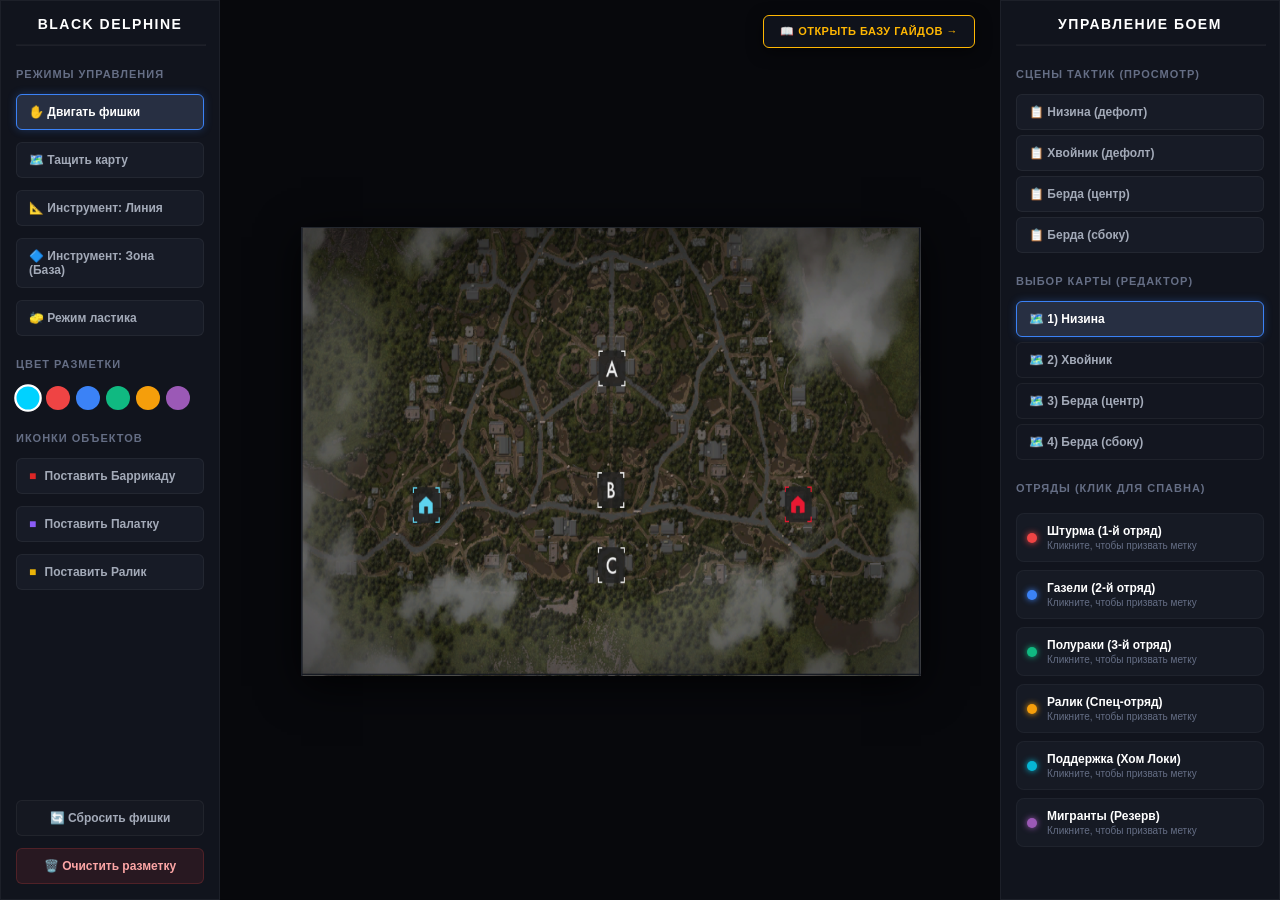
==== commit 5edde024: "Add files via upload" ====
--- a/index.html
+++ b/index.html
@@ -1,100 +1,110 @@
-﻿<!DOCTYPE html>
+<!DOCTYPE html>
 <html lang="ru">
 <head>
     <meta charset="UTF-8">
     <title>Тактическая Доска - BLACK DELPHINE</title>
+    <link rel="icon" type="image/png" href="favicon.png">
     <style>
         body {
             margin: 0;
-            background-color: #0b0c10;
-            color: #e0e0e0;
+            background-color: #0b0d13;
+            color: #e0e6ed;
             font-family: Arial, sans-serif;
             display: flex;
             height: 100vh;
             overflow: hidden;
-        }
-
-        #sidebar {
-            width: 250px;
-            background-color: rgba(17, 18, 23, 0.85);
-            backdrop-filter: blur(10px);
-            padding: 15px;
-            border-right: 1px solid rgba(255, 255, 255, 0.08);
+            user-select: none;
+        }
+
+        /* Стильные темные панели Stalcraft */
+        .panel {
+            background-color: #11141d;
+            border: 1px solid rgba(255, 255, 255, 0.05);
             display: flex;
             flex-direction: column;
-            gap: 10px;
+            gap: 12px;
             z-index: 20;
             flex-shrink: 0;
             overflow-y: auto;
+            padding: 15px;
+            box-sizing: border-box;
+        }
+
+        #left-sidebar {
+            width: 220px;
+            border-right: 1px solid rgba(255, 255, 255, 0.05);
+        }
+
+        #right-sidebar {
+            width: 280px;
+            border-left: 1px solid rgba(255, 255, 255, 0.05);
         }
 
         h3 {
-            margin: 3px 0;
-            font-size: 16px;
+            margin: 0;
+            font-size: 14px;
             text-align: center;
             color: #ffffff;
-            letter-spacing: 2px;
+            letter-spacing: 1.5px;
             font-weight: bold;
+            text-transform: uppercase;
         }
 
         h4 {
-            margin: 12px 0 4px 0;
-            color: #888888;
+            margin: 10px 0 2px 0;
+            color: #656e85;
             font-size: 11px;
             text-transform: uppercase;
             letter-spacing: 1px;
         }
-
+        /* Стилизация кнопок */
         button {
-            background-color: rgba(255, 255, 255, 0.04);
-            color: #b3b3b3;
-            border: 1px solid rgba(255, 255, 255, 0.08);
-            padding: 8px 12px;
+            background-color: #171b26;
+            color: #a3aab8;
+            border: 1px solid rgba(255, 255, 255, 0.05);
+            padding: 10px 12px;
             cursor: pointer;
             border-radius: 6px;
             font-weight: bold;
             transition: all 0.2s ease;
             text-align: left;
+            font-size: 12px;
         }
 
             button:hover {
-                background-color: rgba(255, 255, 255, 0.09);
+                background-color: #202636;
                 color: #ffffff;
-                border-color: rgba(255, 255, 255, 0.2);
+                border-color: rgba(255, 255, 255, 0.15);
             }
 
             button:disabled {
-                opacity: 0.3;
+                opacity: 0.25;
                 cursor: not-allowed;
-                background-color: rgba(0, 0, 0, 0.2);
+                background-color: #0f1118;
             }
 
             button.active {
-                background-color: rgba(255, 255, 255, 0.15);
-                border-color: rgba(255, 255, 255, 0.4);
+                background-color: #272f42;
+                border-color: #3b82f6;
                 color: #ffffff;
+                box-shadow: 0 0 8px rgba(59, 130, 246, 0.3);
             }
 
         .btn-map {
-            background-color: rgba(255, 255, 255, 0.02);
-        }
-
-            .btn-map.active {
-                background-color: rgba(255, 255, 255, 0.12);
-                border-color: rgba(255, 255, 255, 0.3);
-                color: #ffffff;
-            }
-
+            background-color: #131620;
+        }
+
+        /* Палитра цветов рисования, линий и зон */
         #color-picker {
             display: flex;
-            gap: 8px;
+            gap: 6px;
             margin-top: 2px;
             flex-wrap: wrap;
         }
 
         .color-dot {
-            width: 22px;
-            height: 22px;
+            width: 20px;
+            height: 20px;
             border-radius: 50%;
             cursor: pointer;
             border: 2px solid transparent;
@@ -107,64 +117,98 @@
             }
 
             .color-dot.disabled {
-                opacity: 0.2;
+                opacity: 0.15;
                 cursor: not-allowed;
                 transform: none !important;
             }
 
-        .object-spawn-panel {
+        /* Верхняя панель для внешней ссылки на базу гайдов */
+        #top-right-menu {
+            position: absolute;
+            top: 15px;
+            right: 305px;
+            z-index: 30;
+            display: flex;
+            gap: 8px;
+        }
+
+        .btn-guide-link {
+            background-color: rgba(17, 20, 29, 0.9);
+            backdrop-filter: blur(10px);
+            border: 1px solid #ffb703;
+            color: #ffb703;
+            font-size: 11px;
+            padding: 9px 16px;
+            border-radius: 6px;
+            text-transform: uppercase;
+            letter-spacing: 0.5px;
+            font-weight: bold;
+            cursor: pointer;
+            box-shadow: 0 4px 15px rgba(0,0,0,0.5);
+            text-decoration: none;
+            display: flex;
+            align-items: center;
+        }
+
+            .btn-guide-link:hover {
+                background-color: #ffb703;
+                color: #11141d;
+            }
+
+        /* Интерактивный список отрядов справа */
+        .squad-list-container {
             display: flex;
             flex-direction: column;
-            gap: 5px;
-        }
-
-        .spawn-row {
+            gap: 8px;
+            margin-top: 5px;
+        }
+
+        .squad-card-item {
+            background-color: #161a24;
+            border: 1px solid rgba(255, 255, 255, 0.04);
+            border-radius: 8px;
+            padding: 10px;
+            cursor: pointer;
             display: flex;
             align-items: center;
-            justify-content: space-between;
-            background: rgba(255, 255, 255, 0.02);
-            padding: 5px 8px;
-            border-radius: 6px;
-            border: 1px solid rgba(255, 255, 255, 0.05);
-            font-size: 12px;
-            color: #aaaaaa;
-        }
-
-        .btn-spawn {
-            padding: 3px 8px;
-            font-size: 11px;
-            background: rgba(255, 255, 255, 0.08);
-            border: 1px solid rgba(255, 255, 255, 0.1);
-        }
-
-        #tactics-presets-list {
+            gap: 10px;
+            transition: all 0.2s ease;
+        }
+
+            .squad-card-item:hover {
+                background-color: #1e2433;
+                border-color: rgba(255, 255, 255, 0.12);
+            }
+
+        .squad-card-badge {
+            width: 10px;
+            height: 10px;
+            border-radius: 50%;
+            flex-shrink: 0;
+        }
+
+        .squad-card-info {
             display: flex;
             flex-direction: column;
-            gap: 5px;
-        }
-
-        .btn-preset {
+            flex-grow: 1;
+        }
+
+        .squad-card-title {
             font-size: 12px;
-            padding: 6px 10px;
-            background: rgba(255, 255, 255, 0.03);
-            border-color: rgba(255, 255, 255, 0.08);
-            color: #dddddd;
-        }
-
-            .btn-preset:hover {
-                background: rgba(255, 255, 255, 0.08);
-            }
-
-            .btn-preset.active {
-                background: rgba(255, 255, 255, 0.15);
-                border-color: rgba(255, 255, 255, 0.4);
-                color: #ffffff;
-            }
+            font-weight: bold;
+            color: #ffffff;
+        }
+
+        .squad-card-sub {
+            font-size: 10px;
+            color: #656e85;
+            margin-top: 2px;
+        }
 
         /* Зона карты */
         #map-container {
             flex-grow: 1;
-            background-color: #0b0c10;
+            background-color: #07080c;
             position: relative;
             overflow: hidden;
             display: flex;
@@ -190,6 +234,7 @@
             border: 1px solid rgba(255,255,255,0.05);
         }
 
+        /* Холсты для графики */
         #paint-canvas {
             position: absolute;
             top: 0;
@@ -201,153 +246,7 @@
                 cursor: crosshair;
             }
 
-        /* Курсор ластика для холста */
-        .eraser-mode {
-            cursor: cell !important;
-        }
-        /* Блок для трех кнопок гайдов вверху справа */
-        #top-right-menu {
-            position: absolute;
-            top: 15px;
-            right: 15px;
-            z-index: 30;
-            display: flex;
-            gap: 10px;
-        }
-
-        .btn-guide {
-            background-color: rgba(17, 18, 23, 0.85);
-            backdrop-filter: blur(10px);
-            border: 1px solid rgba(255, 255, 255, 0.1);
-            color: #ffcc00;
-            font-size: 11px;
-            padding: 8px 14px;
-            border-radius: 6px;
-            text-transform: uppercase;
-            letter-spacing: 1px;
-            font-weight: bold;
-            cursor: pointer;
-            box-shadow: 0 4px 15px rgba(0,0,0,0.5);
-            transition: all 0.2s ease;
-        }
-
-            .btn-guide:hover {
-                background-color: rgba(255, 255, 255, 0.1);
-                color: #ffffff;
-                border-color: rgba(255, 255, 255, 0.3);
-            }
-
-        /* Выдвижное правое меню для гайдов */
-        #guide-sidebar {
-            position: fixed;
-            top: 0;
-            right: -320px;
-            width: 280px;
-            height: 100vh;
-            background-color: rgba(17, 18, 23, 0.95);
-            backdrop-filter: blur(15px);
-            border-left: 1px solid rgba(255, 255, 255, 0.08);
-            padding: 20px;
-            box-shadow: -10px 0 30px rgba(0, 0, 0, 0.7);
-            z-index: 100;
-            transition: right 0.3s ease;
-            overflow-y: auto;
-            display: flex;
-            flex-direction: column;
-            gap: 15px;
-        }
-
-            #guide-sidebar.open {
-                right: 0;
-            }
-
-        .guide-header {
-            display: flex;
-            justify-content: space-between;
-            align-items: center;
-            border-bottom: 1px solid rgba(255,255,255,0.08);
-            padding-bottom: 10px;
-        }
-
-            .guide-header h4 {
-                margin: 0;
-                color: #ffcc00;
-                font-size: 14px;
-                letter-spacing: 1px;
-            }
-
-        .btn-close-guide {
-            background: transparent;
-            border: none;
-            color: #888888;
-            font-size: 22px;
-            cursor: pointer;
-            padding: 0;
-            line-height: 1;
-        }
-
-            .btn-close-guide:hover {
-                color: #ff4d4d;
-            }
-
-        .guide-content {
-            display: flex;
-            flex-direction: column;
-            gap: 15px;
-        }
-
-        .guide-item {
-            background: rgba(255,255,255,0.02);
-            border: 1px solid rgba(255,255,255,0.05);
-            border-radius: 6px;
-            padding: 10px;
-            display: flex;
-            flex-direction: column;
-            gap: 6px;
-        }
-
-            .guide-item h5 {
-                margin: 0;
-                font-size: 12px;
-                color: #ffffff;
-                font-weight: bold;
-                text-transform: uppercase;
-            }
-
-        .guide-img {
-            width: 100%;
-            height: auto;
-            border-radius: 4px;
-            border: 1px solid rgba(255,255,255,0.1);
-            background-color: #000000;
-            display: block;
-            cursor: zoom-in;
-        }
-
-        /* Модальное окно для полноэкранного увеличения картинок */
-        #img-modal {
-            display: none;
-            position: fixed;
-            top: 0;
-            left: 0;
-            width: 100vw;
-            height: 100vh;
-            background: rgba(0, 0, 0, 0.95);
-            z-index: 200;
-            justify-content: center;
-            align-items: center;
-            cursor: zoom-out;
-        }
-
-            #img-modal img {
-                max-width: 92%;
-                max-height: 92%;
-                border-radius: 8px;
-                box-shadow: 0 0 25px rgba(0,0,0,0.9);
-                border: 1px solid rgba(255,255,255,0.15);
-            }
-
-        /* Тактический маркер-контейнер */
+        /* Фишки боевых отрядов (Крупные — 14px со свечением и именами) */
         .token {
             position: absolute;
             width: 8px;
@@ -377,155 +276,213 @@
             border-radius: 50%;
             box-sizing: border-box;
             z-index: 2;
-        }
-
-        .token span {
-            position: absolute;
-            top: 11px;
-            font-size: 6px;
-            font-weight: bold;
-            color: #ffffff;
-            text-shadow: 1px 1px 2px #000000, -1px -1px 2px #000000, 1px -1px 2px #000000, -1px 1px 2px #000000;
-            white-space: nowrap;
-            pointer-events: none;
-            z-index: 2;
-            letter-spacing: 0.1px;
-        }
-
-        .shytrma .token-dot-visual {
-            background: #ff3333;
-            border: 1px solid #ffffff;
-            box-shadow: 0 0 6px #ff3333;
-        }
-
-        .gazeli .token-dot-visual {
-            background: #3399ff;
-            border: 1px solid #ffffff;
-            box-shadow: 0 0 6px #3399ff;
-        }
-
-        .polyraki .token-dot-visual {
-            background: #2ecc71;
-            border: 1px solid #ffffff;
-            box-shadow: 0 0 6px #2ecc71;
-        }
-
-        .ralik-t .token-dot-visual {
-            background: #f39c12;
-            border: 1px solid #ffffff;
-            box-shadow: 0 0 6px #f39c12;
         }
 
-        .podderzhka .token-dot-visual {
-            background: #00bfff;
-            border: 1px solid #ffffff;
-            box-shadow: 0 0 6px #00bfff;
-        }
-
-        .zamena .token-dot-visual {
-            background: #9b59b6;
-            border: 1px solid #ffffff;
-            box-shadow: 0 0 6px #9b59b6;
-        }
-
+        .token span {
+            position: absolute;
+            left: 10px; /* Немного прижали текст к фишке, так как она стала меньше */
+            top: 50%;
+            transform: translateY(-50%);
+            font-size: 4px; /* Уменьшили с 8px до 6.5px — теперь он миниатюрный и не мешает */
+            font-weight: bold;
+            color: #ffffff;
+            text-shadow: 1px 1px 1px #000, -1px -1px 1px #000, 1px -1px 1px #000, -1px 1px 1px #000;
+            white-space: nowrap;
+            pointer-events: none;
+            z-index: 3;
+            letter-spacing: 0.3px; /* Слегка сузили расстояние между буквами */
+            text-transform: uppercase;
+        }
+
+
+
+
+        /* Фишки малых объектов (Без имен, в 2 раза меньше — 7px, квадратные) */
+        .token.obj-token {
+            width: 7px;
+            height: 7px;
+        }
+
+            .token.obj-token .token-dot-visual {
+                width: 7px;
+                height: 7px;
+                border-radius: 2px;
+            }
+
+            .token.obj-token span {
+                display: none !important;
+            }
+
+        /* Свечение отрядов */
+        .shytrma .token-dot-visual {
+            background: #ef4444;
+            border: 1.5px solid #fff;
+            box-shadow: 0 0 8px #ef4444;
+        }
+
+        .gazeli .token-dot-visual {
+            background: #3b82f6;
+            border: 1.5px solid #fff;
+            box-shadow: 0 0 8px #3b82f6;
+        }
+
+        .polyraki .token-dot-visual {
+            background: #10b981;
+            border: 1.5px solid #fff;
+            box-shadow: 0 0 8px #10b981;
+        }
+
+        .ralik-t .token-dot-visual {
+            background: #f59e0b;
+            border: 1.5px solid #fff;
+            box-shadow: 0 0 8px #f59e0b;
+        }
+
+        .podderzhka .token-dot-visual {
+            background: #06b6d4;
+            border: 1.5px solid #fff;
+            box-shadow: 0 0 8px #06b6d4;
+        }
+
+        .zamena .token-dot-visual {
+            background: #9b59b6;
+            border: 1.5px solid #fff;
+            box-shadow: 0 0 8px #9b59b6;
+        }
+
+        /* Цвета объектов */
         .obj-barricade .token-dot-visual {
-            background: #e74c3c;
-            border: 1px solid #000000;
-            border-radius: 0%;
+            background: #dc2626;
+            border: 1px solid #000;
+            box-shadow: 0 0 4px rgba(220, 38, 38, 0.5);
         }
 
         .obj-tent .token-dot-visual {
-            background: #9b59b6;
-            border: 1px solid #000000;
-            border-radius: 0%;
+            background: #8b5cf6;
+            border: 1px solid #000;
+            box-shadow: 0 0 4px rgba(139, 92, 246, 0.5);
         }
 
         .obj-ralik .token-dot-visual {
-            background: #f1c40f;
-            border: 1px solid #000000;
-            border-radius: 0%;
-        }
-
-        .token[class*="obj-"] span {
-            color: #cccccc;
-            font-size: 5.5px;
+            background: #eab308;
+            border: 1px solid #000;
+            box-shadow: 0 0 4px rgba(234, 179, 8, 0.5);
         }
     </style>
 </head>
 <body>
 
-    <!-- Кнопки гайдов в верхнем правом углу -->
+    <!-- Верхняя панель со ссылкой на второй сайт (Базу Гайдов) -->
+    <!-- ПОЗЖЕ ЗАМЕНИ ТЕКСТ В href НА СВОЮ РЕАЛЬНУЮ ССЫЛКУ ПОСЛЕ СОЗДАНИЯ ВТОРОГО САЙТА -->
     <div id="top-right-menu">
-        <button class="btn-guide" onclick="openGuide('barricade')">🛑 Гайд по баррикадам</button>
-        <button class="btn-guide" onclick="openGuide('tent')">⛺ Гайд по палаткам</button>
-        <button class="btn-guide" onclick="openGuide('ralik')">📻 Гайд по раликам</button>
+        <a href="base-guide.html" target="_blank" class="btn-guide-link">📖 Открыть базу гайдов →</a>
     </div>
 
-    <!-- Единая выезжающая панель справа -->
-    <div id="guide-sidebar">
-        <div class="guide-header">
-            <h4 id="guide-sidebar-title">Гайд по баррикадам</h4>
-            <button class="btn-close-guide" onclick="closeGuide()">×</button>
-        </div>
-        <div class="guide-content" id="guide-images-container">
-            <!-- Сюда подгружаются скриншоты -->
-        </div>
-    </div>
-
-    <!-- Модальное окно для полноэкранного увеличения картинок -->
-    <div id="img-modal" onclick="closeImageModal()">
-        <img id="modal-target-img" src="" alt="Увеличенное изображение">
-    </div>
-
-    <div id="sidebar">
+    <!-- ЛЕВАЯ ПАНЕЛЬ: ИКОНКИ ОБЪЕКТОВ И УПРАВЛЕНИЕ РАЗМЕТКОЙ -->
+    <div id="left-sidebar" class="panel">
         <h3>BLACK DELPHINE</h3>
-        <hr style="border-color: rgba(255,255,255,0.08); width: 100%; margin: 2px 0;">
+        <hr style="border-color: rgba(255,255,255,0.05); width: 100%; margin: 0;">
 
         <h4>Режимы управления</h4>
-        <button id="btn-move" class="active">✋ Режим: Двигать Фишки</button>
-        <button id="btn-pan">🗺️ Режим: Тащить Карту</button>
-        <button id="btn-draw">✏️ Режим: Рисовать</button>
-        <button id="btn-erase">🧽 Режим: Ластик</button>
-
-        <h4>Цвет кисти</h4>
+        <button id="btn-move" class="active">✋ Двигать фишки</button>
+        <button id="btn-pan">🗺️ Тащить карту</button>
+        <button id="btn-line">📐 Инструмент: Линия</button>
+        <button id="btn-zone">🔷 Инструмент: Зона (База)</button>
+        <button id="btn-erase">🧽 Режим ластика</button>
+
+        <h4>Цвет разметки</h4>
         <div id="color-picker">
             <div class="color-dot selected" style="background: #00d2ff;" data-color="#00d2ff"></div>
-            <div class="color-dot" style="background: #ff4d4d;" data-color="#ff4d4d"></div>
-            <div class="color-dot" style="background: #3399ff;" data-color="#3399ff"></div>
-            <div class="color-dot" style="background: #2ecc71;" data-color="#2ecc71"></div>
-            <div class="color-dot" style="background: #f39c12;" data-color="#f39c12"></div>
+            <div class="color-dot" style="background: #ef4444;" data-color="#ef4444"></div>
+            <div class="color-dot" style="background: #3b82f6;" data-color="#3b82f6"></div>
+            <div class="color-dot" style="background: #10b981;" data-color="#10b981"></div>
+            <div class="color-dot" style="background: #f59e0b;" data-color="#f59e0b"></div>
             <div class="color-dot" style="background: #9b59b6;" data-color="#9b59b6"></div>
         </div>
 
-        <h4>Малые объекты</h4>
-        <div class="object-spawn-panel">
-            <div class="spawn-row">🛑 Баррикада <button class="btn-spawn" id="spawn-barricade" onclick="spawnObject('barricade')">+ Создать</button></div>
-            <div class="spawn-row">⛺ Палатка <button class="btn-spawn" id="spawn-tent" onclick="spawnObject('tent')">+ Создать</button></div>
-            <div class="spawn-row">📻 Ралик <button class="btn-spawn" id="spawn-ralik" onclick="spawnObject('ralik')">+ Создать</button></div>
-        </div>
-
-        <h4>Сцены тактик</h4>
-        <div id="tactics-presets-list">
-            <button class="btn-preset" data-preset-img="nizina_default.png" data-map-type="nizina" onclick="selectPresetTactics(this)">📋 Низина (дефолт)</button>
-            <button class="btn-preset" data-preset-img="hvoynik_default.png" data-map-type="hvoynik" onclick="selectPresetTactics(this)">📋 Хвойник (дефолт)</button>
-            <button class="btn-preset" data-preset-img="berda_center_default.png" data-map-type="berda_center" onclick="selectPresetTactics(this)">📋 Берда (центр) дефолт</button>
-            <button class="btn-preset" data-preset-img="berda_side_default.png" data-map-type="berda_side" onclick="selectPresetTactics(this)">📋 Берда (сбоку) дефолт</button>
-        </div>
-
-        <h4>Выбор карты</h4>
-        <button class="btn-map active" data-img="nizina.png" data-map-type="nizina">🗺️ 1) Низина</button>
-        <button class="btn-map" data-img="hvoynik.png" data-map-type="hvoynik">🗺️ 2) Хвойник</button>
-        <button class="btn-map" data-img="berda_center.png" data-map-type="berda_center">🗺️ 3) Берда (центр)</button>
-        <button class="btn-map" data-img="berda_side.png" data-map-type="berda_side">🗺️ 4) Берда (сбоку)</button>
-
-        <button id="btn-reset" style="margin-top: auto; background-color: rgba(255,255,255,0.03); border-color: rgba(255,255,255,0.08); text-align: center;">🔄 Сбросить позиции</button>
-        <button id="btn-clear" style="background-color: rgba(200, 50, 50, 0.15); border-color: rgba(200, 50, 50, 0.3); text-align: center;">🗑️ Очистить стрелки</button>
+        <h4>Иконки объектов</h4>
+        <button id="spawn-barricade" onclick="spawnObject('barricade')"><span style="color: #dc2626; margin-right: 5px;">■</span> Поставить Баррикаду</button>
+        <button id="spawn-tent" onclick="spawnObject('tent')"><span style="color: #8b5cf6; margin-right: 5px;">■</span> Поставить Палатку</button>
+        <button id="spawn-ralik" onclick="spawnObject('ralik')"><span style="color: #eab308; margin-right: 5px;">■</span> Поставить Ралик</button>
+
+        <button id="btn-reset" style="margin-top: auto; background-color: rgba(255,255,255,0.02); text-align: center;">🔄 Сбросить фишки</button>
+        <button id="btn-clear" style="background-color: rgba(239, 68, 68, 0.1); border-color: rgba(239, 68, 68, 0.2); text-align: center; color: #fca5a5;">🗑️ Очистить разметку</button>
     </div>
 
+    <!-- ЦЕНТРАЛЬНЫЙ ХОЛСТ С КАРТОЙ -->
     <div id="map-container">
         <div id="zoom-wrapper">
             <div id="map-bg">
                 <canvas id="paint-canvas" width="618" height="447"></canvas>
+            </div>
+        </div>
+    </div>
+
+    <!-- ПРАВАЯ ПАНЕЛЬ: ТАКТИКИ И МЕНЮ ИНТЕРАКТИВНЫХ ОТРЯДОВ -->
+    <div id="right-sidebar" class="panel">
+        <h3>Управление боем</h3>
+        <hr style="border-color: rgba(255,255,255,0.05); width: 100%; margin: 0;">
+
+        <h4>Сцены тактик (Просмотр)</h4>
+        <div id="tactics-presets-list" style="display: flex; flex-direction: column; gap: 5px;">
+            <button class="btn-preset" data-preset-img="nizina_default.png" data-map-type="nizina" onclick="selectPresetTactics(this)">📋 Низина (дефолт)</button>
+            <button class="btn-preset" data-preset-img="hvoynik_default.png" data-map-type="hvoynik" onclick="selectPresetTactics(this)">📋 Хвойник (дефолт)</button>
+            <button class="btn-preset" data-preset-img="berda_center_default.png" data-map-type="berda_center" onclick="selectPresetTactics(this)">📋 Берда (центр)</button>
+            <button class="btn-preset" data-preset-img="berda_side_default.png" data-map-type="berda_side" onclick="selectPresetTactics(this)">📋 Берда (сбоку)</button>
+        </div>
+
+        <h4>Выбор карты (Редактор)</h4>
+        <div style="display: flex; flex-direction: column; gap: 5px;">
+            <button class="btn-map active" data-img="nizina.png" data-map-type="nizina">🗺️ 1) Низина</button>
+            <button class="btn-map" data-img="hvoynik.png" data-map-type="hvoynik">🗺️ 2) Хвойник</button>
+            <button class="btn-map" data-img="berda_center.png" data-map-type="berda_center">🗺️ 3) Берда (центр)</button>
+            <button class="btn-map" data-img="berda_side.png" data-map-type="berda_side">🗺️ 4) Берда (сбоку)</button>
+        </div>
+
+        <!-- МЕНЮ ОТРЯДОВ -->
+        <h4 id="squads-header-title">Отряды (Клик для спавна)</h4>
+        <div class="squad-list-container" id="squads-sidebar-container">
+            <div class="squad-card-item" onclick="spawnSquadToken('shytrma', 'ШТУРМА')">
+                <div class="squad-card-badge" style="background: #ef4444; box-shadow: 0 0 6px #ef4444;"></div>
+                <div class="squad-card-info">
+                    <div class="squad-card-title">Штурма (1-й отряд)</div>
+                    <div class="squad-card-sub">Кликните, чтобы призвать метку</div>
+                </div>
+            </div>
+            <div class="squad-card-item" onclick="spawnSquadToken('gazeli', 'ГАЗЕЛИ')">
+                <div class="squad-card-badge" style="background: #3b82f6; box-shadow: 0 0 6px #3b82f6;"></div>
+                <div class="squad-card-info">
+                    <div class="squad-card-title">Газели (2-й отряд)</div>
+                    <div class="squad-card-sub">Кликните, чтобы призвать метку</div>
+                </div>
+            </div>
+            <div class="squad-card-item" onclick="spawnSquadToken('polyraki', 'ПОЛУРАКИ')">
+                <div class="squad-card-badge" style="background: #10b981; box-shadow: 0 0 6px #10b981;"></div>
+                <div class="squad-card-info">
+                    <div class="squad-card-title">Полураки (3-й отряд)</div>
+                    <div class="squad-card-sub">Кликните, чтобы призвать метку</div>
+                </div>
+            </div>
+            <div class="squad-card-item" onclick="spawnSquadToken('ralik-t', 'РАЛИК')">
+                <div class="squad-card-badge" style="background: #f59e0b; box-shadow: 0 0 6px #f59e0b;"></div>
+                <div class="squad-card-info">
+                    <div class="squad-card-title">Ралик (Спец-отряд)</div>
+                    <div class="squad-card-sub">Кликните, чтобы призвать метку</div>
+                </div>
+            </div>
+            <div class="squad-card-item" onclick="spawnSquadToken('podderzhka', 'ПОДДЕРЖКА')">
+                <div class="squad-card-badge" style="background: #06b6d4; box-shadow: 0 0 6px #06b6d4;"></div>
+                <div class="squad-card-info">
+                    <div class="squad-card-title">Поддержка (Хом Локи)</div>
+                    <div class="squad-card-sub">Кликните, чтобы призвать метку</div>
+                </div>
+            </div>
+            <div class="squad-card-item" onclick="spawnSquadToken('zamena', 'МИГРАНТЫ')">
+                <div class="squad-card-badge" style="background: #9b59b6; box-shadow: 0 0 6px #9b59b6;"></div>
+                <div class="squad-card-info">
+                    <div class="squad-card-title">Мигранты (Резерв)</div>
+                    <div class="squad-card-sub">Кликните, чтобы призвать метку</div>
+                </div>
             </div>
         </div>
     </div>
@@ -537,45 +494,32 @@
         const zoomWrapper = document.getElementById('zoom-wrapper');
         const btnMove = document.getElementById('btn-move');
         const btnPan = document.getElementById('btn-pan');
-        const btnDraw = document.getElementById('btn-draw');
+        const btnLine = document.getElementById('btn-line');
+        const btnZone = document.getElementById('btn-zone');
         const btnErase = document.getElementById('btn-erase');
         const btnClear = document.getElementById('btn-clear');
         const btnReset = document.getElementById('btn-reset');
         const mapButtons = document.querySelectorAll('.btn-map');
         const colorDots = document.querySelectorAll('.color-dot');
         const presetButtons = document.querySelectorAll('.btn-preset');
-        const guideSidebar = document.getElementById('guide-sidebar');
-        const guideTitle = document.getElementById('guide-sidebar-title');
-        const guideContainer = document.getElementById('guide-images-container');
-        const imgModal = document.getElementById('img-modal');
-        const modalTargetImg = document.getElementById('modal-target-img');
 
         let currentMode = 'move';
-        let isDrawing = false;
         let currentDrawColor = '#00d2ff';
         let currentMap = 'nizina.png';
         let currentMapType = 'nizina';
-        let currentGuideType = 'barricade';
-        let isPresetMode = false; // Переменная для отслеживания режима пресетов
+        let isPresetMode = false;
 
         let scale = 1; let panX = 0; let panY = 0;
         let isPanning = false; let startPanX = 0; let startPanY = 0;
 
-        const defaultTeams = [
-            { type: 'team', cls: 'shytrma', label: 'ШТУРМА', x: 20, y: 410 },
-            { type: 'team', cls: 'gazeli', label: 'ГАЗЕЛИ', x: 70, y: 410 },
-            { type: 'team', cls: 'polyraki', label: 'ПОЛУРАКИ', x: 120, y: 410 },
-            { type: 'team', cls: 'ralik-t', label: 'РАЛИК', x: 170, y: 410 },
-            { type: 'team', cls: 'podderzhka', label: 'ПОДДЕРЖКА', x: 220, y: 410 },
-            { type: 'team', cls: 'zamena', label: 'ЗАМЕНА', x: 270, y: 410 }
-        ];
+        let activeLinePoints = null;
+        let activeZonePoints = [];
 
         let sceneStates = {};
 
         mapBg.style.backgroundImage = `url('${currentMap}')`;
 
         function saveCurrentSceneState() {
-            // Если мы смотрим готовую тактику, сохранять изменения на неё нельзя
             if (isPresetMode) return;
 
             const currentImg = mapBg.style.backgroundImage.replace(/^url\(['"](.+)['"]\)$/, '$1');
@@ -592,191 +536,133 @@
                 });
             });
 
+            const existingGeom = sceneStates[currentImg] || { lines: [], zones: [] };
+
             sceneStates[currentImg] = {
-                canvasData: canvas.toDataURL(),
-                tokens: tokens
+                tokens: tokens,
+                lines: existingGeom.lines || [],
+                zones: existingGeom.zones || []
             };
         }
 
         function loadSceneState(targetImg) {
-            ctx.clearRect(0, 0, canvas.width, canvas.height);
             document.querySelectorAll('.token').forEach(el => el.remove());
-
-            // Если активирован режим готовой тактики, полностью очищаем всё и выходим
+            activeLinePoints = null;
+            activeZonePoints = [];
+
             if (isPresetMode) {
-                setMode('pan'); // Принудительно ставим режим перетаскивания карты
+                ctx.clearRect(0, 0, canvas.width, canvas.height);
+                setMode('pan');
                 return;
             }
 
             const state = sceneStates[targetImg];
-            if (state) {
-                if (state.canvasData) {
-                    const img = new Image();
-                    img.src = state.canvasData;
-                    img.onload = () => { ctx.drawImage(img, 0, 0); };
-                }
+            if (state && state.tokens) {
                 state.tokens.forEach(t => { createTokenDOM(t); });
-            } else {
-                defaultTeams.forEach(t => { createTokenDOM(t); });
-            }
+            }
+            redrawGeometry();
         }
         window.selectPresetTactics = function (element) {
             saveCurrentSceneState();
-
             presetButtons.forEach(btn => btn.classList.remove('active'));
             mapButtons.forEach(b => b.classList.remove('active'));
-
             element.classList.add('active');
+
             const presetImg = element.getAttribute('data-preset-img');
             currentMapType = element.getAttribute('data-map-type');
-
-            isPresetMode = true; // Включаем режим готовой тактики
-
-            // Блокируем кнопки спавна и палитру, чтобы нельзя было редактировать пресет
+            isPresetMode = true;
+
+            // Жесткая блокировка редактора при просмотре готовых тактик
             document.getElementById('spawn-barricade').disabled = true;
             document.getElementById('spawn-tent').disabled = true;
             document.getElementById('spawn-ralik').disabled = true;
-            document.getElementById('btn-draw').disabled = true;
+            document.getElementById('btn-line').disabled = true;
+            document.getElementById('btn-zone').disabled = true;
             document.getElementById('btn-erase').disabled = true;
             document.getElementById('btn-move').disabled = true;
             document.querySelectorAll('.color-dot').forEach(d => d.classList.add('disabled'));
+            document.getElementById('squads-sidebar-container').style.opacity = '0.2';
+            document.getElementById('squads-sidebar-container').style.pointerEvents = 'none';
 
             if (presetImg) {
                 mapBg.style.backgroundImage = `url('${presetImg}')`;
                 loadSceneState(presetImg);
-                if (guideSidebar.classList.contains('open')) {
-                    updateGuideContent();
-                }
             }
         };
 
         mapButtons.forEach(btn => {
             btn.addEventListener('click', () => {
                 saveCurrentSceneState();
-
                 presetButtons.forEach(p => p.classList.remove('active'));
                 mapButtons.forEach(b => b.classList.toggle('active', b === btn));
 
                 currentMap = btn.getAttribute('data-img');
                 currentMapType = btn.getAttribute('data-map-type');
-
-                isPresetMode = false; // Отключаем режим готовой тактики
-
-                // Разблокируем интерфейс для полноценного редактирования карты
+                isPresetMode = false;
+
+                // Включение редактора для чистой карты
                 document.getElementById('spawn-barricade').disabled = false;
                 document.getElementById('spawn-tent').disabled = false;
                 document.getElementById('spawn-ralik').disabled = false;
-                document.getElementById('btn-draw').disabled = false;
+                document.getElementById('btn-line').disabled = false;
+                document.getElementById('btn-zone').disabled = false;
                 document.getElementById('btn-erase').disabled = false;
                 document.getElementById('btn-move').disabled = false;
                 document.querySelectorAll('.color-dot').forEach(d => d.classList.remove('disabled'));
-                setMode('move'); // Возвращаем режим двигания фишек по умолчанию
+                document.getElementById('squads-sidebar-container').style.opacity = '1';
+                document.getElementById('squads-sidebar-container').style.pointerEvents = 'auto';
+                setMode('move');
 
                 mapBg.style.backgroundImage = `url('${currentMap}')`;
                 loadSceneState(currentMap);
-
-                if (guideSidebar.classList.contains('open')) {
-                    updateGuideContent();
-                }
             });
         });
 
-        function updateGuideContent() {
-            guideContainer.innerHTML = '';
-
-            if (currentGuideType === 'barricade') guideTitle.innerText = 'Гайд по баррикадам';
-            if (currentGuideType === 'tent') guideTitle.innerText = 'Гайд по палаткам';
-            if (currentGuideType === 'ralik') guideTitle.innerText = 'Гайд по раликам';
-
-            const guidesData = {
-                'barricade': {
-                    'nizina': [
-                        { title: 'Баррикады: Точка A (Низина)', src: 'nizina_barr_a.png' },
-                        { title: 'Баррикады: Точка B (Низина)', src: 'nizina_barr_b.png' },
-                        { title: 'Баррикады: Точка C (Низина)', src: 'nizina_barr_c.png' }
-                    ],
-                    'hvoynik': [
-                        { title: 'Баррикады: Точка A (Хвойник)', src: 'hvoynik_barr_a.png' },
-                        { title: 'Баррикады: Точка B (Хвойник)', src: 'hvoynik_barr_b.png' }
-                    ],
-                    'berda_center': [
-                        { title: 'Баррикады: Центр A', src: 'berda_c_barr_a.png' },
-                        { title: 'Баррикады: Центр B', src: 'berda_c_barr_b.png' }
-                    ],
-                    'berda_side': [
-                        { title: 'Баррикады: Сбоку A', src: 'berda_s_barr_a.png' },
-                        { title: 'Баррикады: Сбоку B', src: 'berda_s_barr_b.png' }
-                    ]
-                },
-                'tent': {
-                    'nizina': [
-                        { title: 'Палатки: Точка A (Низина)', src: 'nizina_tent_a.png' },
-                        { title: 'Палатки: Точка B (Низина)', src: 'nizina_tent_b.png' }
-                    ],
-                    'hvoynik': [
-                        { title: 'Палатки: Точка A (Хвойник)', src: 'hvoynik_tent_a.png' }
-                    ],
-                    'berda_center': [
-                        { title: 'Палатки: Центр A', src: 'berda_c_tent_a.png' }
-                    ],
-                    'berda_side': [
-                        { title: 'Палатки: Сбоку A', src: 'berda_s_tent_a.png' }
-                    ]
-                },
-                'ralik': {
-                    'nizina': [
-                        { title: 'Ралики: Точка A (Низина)', src: 'nizina_ralik_a.png' }
-                    ],
-                    'hvoynik': [
-                        { title: 'Ралики: Точка A (Хвойник)', src: 'hvoynik_ralik_a.png' }
-                    ],
-                    'berda_center': [
-                        { title: 'Ралики: Центр A', src: 'berda_c_ralik_a.png' }
-                    ],
-                    'berda_side': [
-                        { title: 'Ралики: Сбоку A', src: 'berda_s_ralik_a.png' }
-                    ]
-                }
-            };
-
-            const activeGuideCategory = guidesData[currentGuideType] || {};
-            const activePoints = activeGuideCategory[currentMapType] || [];
-
-            if (activePoints.length === 0) {
-                guideContainer.innerHTML = '<div style="font-size:12px;color:#888;text-align:center;margin-top:20px;">Гайдов для этой карты пока нет</div>';
-                return;
-            }
-
-            activePoints.forEach(pt => {
-                const item = document.createElement('div');
-                item.className = 'guide-item';
-                item.innerHTML = `<h5>${pt.title}</h5><img src="${pt.src}" class="guide-img" alt="${pt.title}" onclick="openImageModal('${pt.src}')">`;
-                guideContainer.appendChild(item);
-            });
-        }
-
-        window.openGuide = function (type) {
-            currentGuideType = type;
-            updateGuideContent();
-            guideSidebar.classList.add('open');
-        };
-
-        window.closeGuide = function () {
-            guideSidebar.classList.remove('open');
-        };
-
-        window.openImageModal = function (src) {
-            modalTargetImg.src = src;
-            imgModal.style.display = 'flex';
-        };
-
-        window.closeImageModal = function () {
-            imgModal.style.display = 'none';
-            modalTargetImg.src = '';
-        };
+        function redrawGeometry() {
+            ctx.clearRect(0, 0, canvas.width, canvas.height);
+            const currentImg = mapBg.style.backgroundImage.replace(/^url\(['"](.+)['"]\)$/, '$1');
+            if (!currentImg || !sceneStates[currentImg]) return;
+
+            const state = sceneStates[currentImg];
+
+            if (state.zones) {
+                state.zones.forEach(zone => {
+                    if (zone.points.length < 2) return;
+                    ctx.beginPath();
+                    ctx.moveTo(zone.points[0].x, zone.points[0].y);
+                    for (let i = 1; i < zone.points.length; i++) {
+                        ctx.lineTo(zone.points[i].x, zone.points[i].y);
+                    }
+                    ctx.closePath();
+                    ctx.fillStyle = zone.color + '2e';
+                    ctx.fill();
+                    ctx.strokeStyle = zone.color;
+                    ctx.lineWidth = 2;
+                    ctx.stroke();
+                });
+            }
+
+            if (state.lines) {
+                state.lines.forEach(line => {
+                    ctx.beginPath();
+                    ctx.moveTo(line.start.x, line.start.y);
+                    ctx.lineTo(line.end.x, line.end.y);
+                    ctx.strokeStyle = line.color;
+                    ctx.lineWidth = 2.5;
+                    ctx.lineCap = 'round';
+                    ctx.stroke();
+
+                    ctx.fillStyle = '#ffffff';
+                    ctx.beginPath();
+                    ctx.arc(line.start.x, line.start.y, 2.5, 0, Math.PI * 2);
+                    ctx.arc(line.end.x, line.end.y, 2.5, 0, Math.PI * 2);
+                    ctx.fill();
+                });
+            }
+        }
         colorDots.forEach(dot => {
             dot.addEventListener('click', () => {
-                if (isPresetMode) return; // Блокируем смену цвета в режиме пресета
+                if (isPresetMode) return;
                 colorDots.forEach(d => d.classList.remove('selected'));
                 dot.classList.add('selected');
                 currentDrawColor = dot.getAttribute('data-color');
@@ -784,66 +670,58 @@
         });
 
         function setMode(mode) {
-            // Если включен готовый пресет тактики — принудительно оставляем только режим перемещения карты
             if (isPresetMode) {
                 currentMode = 'pan';
                 btnMove.classList.remove('active');
                 btnPan.classList.add('active');
-                btnDraw.classList.remove('active');
+                btnLine.classList.remove('active');
+                btnZone.classList.remove('active');
                 btnErase.classList.remove('active');
                 canvas.style.pointerEvents = 'none';
-                canvas.classList.remove('eraser-mode');
                 return;
             }
 
             currentMode = mode;
             btnMove.classList.toggle('active', mode === 'move');
             btnPan.classList.toggle('active', mode === 'pan');
-            btnDraw.classList.toggle('active', mode === 'draw');
+            btnLine.classList.toggle('active', mode === 'line');
+            btnZone.classList.toggle('active', mode === 'zone');
             btnErase.classList.toggle('active', mode === 'erase');
 
             canvas.style.pointerEvents =
-                (mode === 'draw' || mode === 'erase') ? 'auto' : 'none';
+                (mode !== 'move' && mode !== 'pan') ? 'auto' : 'none';
 
             document.querySelectorAll('.token').forEach(token => {
-                if (mode === 'draw' || mode === 'erase') {
-                    token.style.pointerEvents = 'none';
-                } else {
-                    token.style.pointerEvents = 'auto';
-                }
+                token.style.pointerEvents = (mode === 'move') ? 'auto' : 'none';
             });
 
-            if (mode === 'erase') {
-                canvas.classList.add('eraser-mode');
-            } else {
-                canvas.classList.remove('eraser-mode');
-            }
+            activeLinePoints = null;
+            activeZonePoints = [];
+            redrawGeometry();
         }
 
         btnMove.addEventListener('click', () => setMode('move'));
         btnPan.addEventListener('click', () => setMode('pan'));
-        btnDraw.addEventListener('click', () => setMode('draw'));
+        btnLine.addEventListener('click', () => setMode('line'));
+        btnZone.addEventListener('click', () => setMode('zone'));
         btnErase.addEventListener('click', () => setMode('erase'));
 
         btnClear.addEventListener('click', () => {
             if (isPresetMode) return;
-            ctx.clearRect(0, 0, canvas.width, canvas.height);
+            const currentImg = mapBg.style.backgroundImage.replace(/^url\(['"](.+)['"]\)$/, '$1');
+            if (currentImg && sceneStates[currentImg]) {
+                sceneStates[currentImg].lines = [];
+                sceneStates[currentImg].zones = [];
+            }
+            activeLinePoints = null;
+            activeZonePoints = [];
+            redrawGeometry();
             saveCurrentSceneState();
         });
 
         btnReset.addEventListener('click', () => {
             if (isPresetMode) return;
-            document.querySelectorAll('.token[data-type="team"]')
-                .forEach(token => {
-                    const def = defaultTeams
-                        .find(d => d.label === token.dataset.label);
-                    if (def) {
-                        token.style.left = def.x + 'px';
-                        token.style.top = def.y + 'px';
-                    }
-                });
-            document.querySelectorAll('.token[data-type="obj"]')
-                .forEach(el => el.remove());
+            document.querySelectorAll('.token').forEach(el => el.remove());
             scale = 1; panX = 0; panY = 0;
             updateTransform();
             saveCurrentSceneState();
@@ -862,7 +740,6 @@
         });
 
         mapContainer.addEventListener('mousedown', (e) => {
-            // Разрешаем перетаскивать карту в режиме пресетов в любом случае
             if (currentMode !== 'pan' && !isPresetMode) return;
             isPanning = true;
             startPanX = e.clientX - panX;
@@ -881,38 +758,83 @@
         document.addEventListener('mouseup', () => {
             if (isPanning) isPanning = false;
         });
-
         canvas.addEventListener('mousedown', (e) => {
-            if (isPresetMode) return; // Полный запрет на рисование
-            if (currentMode !== 'draw' && currentMode !== 'erase') return;
-            isDrawing = true;
-            ctx.beginPath();
-            ctx.moveTo(e.offsetX, e.offsetY);
+            if (isPresetMode) return;
+            const currentImg = mapBg.style.backgroundImage.replace(/^url\(['"](.+)['"]\)$/, '$1');
+            if (!currentImg) return;
+
+            if (!sceneStates[currentImg]) {
+                sceneStates[currentImg] = { tokens: [], lines: [], zones: [] };
+            }
+
+            const x = e.offsetX;
+            const y = e.offsetY;
+
+            if (currentMode === 'line') {
+                if (!activeLinePoints) {
+                    activeLinePoints = { x: x, y: y };
+                    ctx.fillStyle = '#ffffff';
+                    ctx.beginPath();
+                    ctx.arc(x, y, 3, 0, Math.PI * 2);
+                    ctx.fill();
+                } else {
+                    sceneStates[currentImg].lines.push({
+                        start: activeLinePoints,
+                        end: { x: x, y: y },
+                        color: currentDrawColor
+                    });
+                    activeLinePoints = null;
+                    redrawGeometry();
+                    saveCurrentSceneState();
+                }
+            }
+
+            if (currentMode === 'zone') {
+                if (activeZonePoints.length > 2 &&
+                    Math.hypot(x - activeZonePoints[0].x, y - activeZonePoints[0].y) < 12) {
+
+                    sceneStates[currentImg].zones.push({
+                        points: activeZonePoints,
+                        color: currentDrawColor
+                    });
+                    activeZonePoints = [];
+                    redrawGeometry();
+                    saveCurrentSceneState();
+                } else {
+                    activeZonePoints.push({ x: x, y: y });
+
+                    ctx.strokeStyle = currentDrawColor;
+                    ctx.lineWidth = 1.5;
+                    ctx.beginPath();
+                    ctx.moveTo(activeZonePoints[0].x, activeZonePoints[0].y);
+                    for (let i = 1; i < activeZonePoints.length; i++) {
+                        ctx.lineTo(activeZonePoints[i].x, activeZonePoints[i].y);
+                    }
+                    ctx.stroke();
+
+                    ctx.fillStyle = '#ffffff';
+                    ctx.beginPath();
+                    ctx.arc(x, y, 2.5, 0, Math.PI * 2);
+                    ctx.fill();
+                }
+            }
 
             if (currentMode === 'erase') {
-                ctx.globalCompositeOperation = 'destination-out';
-                ctx.lineWidth = 20 / scale;
-            } else {
-                ctx.globalCompositeOperation = 'source-over';
-                ctx.strokeStyle = currentDrawColor;
-                ctx.lineWidth = 4 / scale;
-            }
-            ctx.lineCap = 'round';
-        });
-
-        canvas.addEventListener('mousemove', (e) => {
-            if (isPresetMode) return;
-            if (isDrawing &&
-                (currentMode === 'draw' || currentMode === 'erase')) {
-                ctx.lineTo(e.offsetX, e.offsetY);
-                ctx.stroke();
-            }
-        });
-
-        window.addEventListener('mouseup', () => {
-            if (isDrawing) {
-                isDrawing = false;
-                ctx.globalCompositeOperation = 'source-over';
+                const clickX = x;
+                const clickY = y;
+                const eraseRadius = 15;
+
+                sceneStates[currentImg].lines = sceneStates[currentImg].lines.filter(line => {
+                    const dStart = Math.hypot(line.start.x - clickX, line.start.y - clickY);
+                    const dEnd = Math.hypot(line.end.x - clickX, line.end.y - clickY);
+                    return dStart > eraseRadius && dEnd > eraseRadius;
+                });
+
+                sceneStates[currentImg].zones = sceneStates[currentImg].zones.filter(zone => {
+                    return !zone.points.some(pt => Math.hypot(pt.x - clickX, pt.y - clickY) < eraseRadius);
+                });
+
+                redrawGeometry();
                 saveCurrentSceneState();
             }
         });
@@ -923,7 +845,7 @@
 
         function initDragForToken(token) {
             token.addEventListener('mousedown', (e) => {
-                if (isPresetMode) return; // Запрет на движение фишек в пресетах
+                if (isPresetMode) return;
                 if (currentMode !== 'move' || e.button !== 0) return;
                 activeToken = token;
                 startX = e.clientX;
@@ -960,16 +882,22 @@
             div.dataset.type = t.type;
             div.dataset.cls = t.cls;
             div.dataset.label = t.label;
-            div.className = `token ${t.cls}`;
+
+            if (t.type === 'obj') {
+                div.className = `token obj-token ${t.cls}`;
+            } else {
+                div.className = `token ${t.cls}`;
+            }
+
             div.innerHTML =
                 `<div class="token-dot-visual"></div><span>${t.label}</span>`;
 
-            if (currentMode === 'draw' || currentMode === 'erase') {
+            if (currentMode !== 'move') {
                 div.style.pointerEvents = 'none';
             }
 
             div.oncontextmenu = (e) => {
-                if (t.type === 'team' || isPresetMode) return;
+                if (isPresetMode) return;
                 e.preventDefault();
                 div.remove();
                 saveCurrentSceneState();
@@ -980,32 +908,26 @@
             initDragForToken(div);
         }
 
+        window.spawnSquadToken = function (cls, label) {
+            if (isPresetMode) return;
+            if (document.querySelector(`.token.${cls}`)) return;
+
+            const config = { type: 'team', cls: cls, label: label, x: 295, y: 210 };
+            createTokenDOM(config);
+            saveCurrentSceneState();
+        };
+
         window.spawnObject = function (type) {
-            if (isPresetMode) return; // Запрет на создание объектов в пресетах
+            if (isPresetMode) return;
             let config = {};
             if (type === 'barricade') {
-                config = {
-                    type: 'obj',
-                    cls: 'obj-barricade',
-                    label: 'БАРРИКАДА',
-                    x: 297, y: 211
-                };
+                config = { type: 'obj', cls: 'obj-barricade', label: '', x: 297, y: 211 };
             }
             if (type === 'tent') {
-                config = {
-                    type: 'obj',
-                    cls: 'obj-tent',
-                    label: 'ПАЛАТКА',
-                    x: 297, y: 211
-                };
+                config = { type: 'obj', cls: 'obj-tent', label: '', x: 297, y: 211 };
             }
             if (type === 'ralik') {
-                config = {
-                    type: 'obj',
-                    cls: 'obj-ralik',
-                    label: 'РАЛИК',
-                    x: 297, y: 211
-                };
+                config = { type: 'obj', cls: 'obj-ralik', label: '', x: 297, y: 211 };
             }
             createTokenDOM(config);
             saveCurrentSceneState();
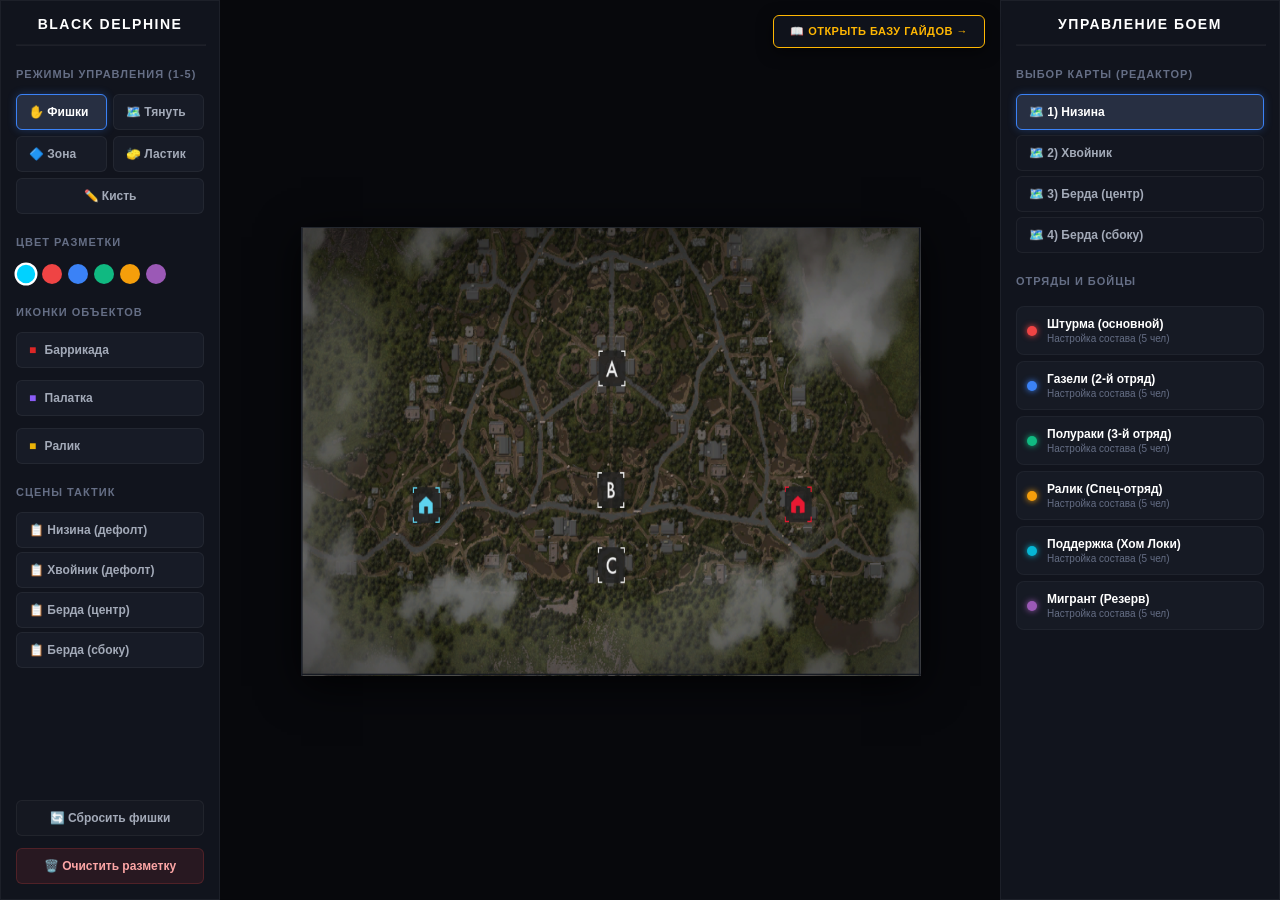
==== commit 7bd74d14: "Add files via upload" ====
--- a/index.html
+++ b/index.html
@@ -2,7 +2,7 @@
 <html lang="ru">
 <head>
     <meta charset="UTF-8">
-    <title>Тактическая Доска - BLACK DELPHINE</title>
+    <title>Тактическая Карта - BLACK DELPHINE</title>
     <link rel="icon" type="image/png" href="favicon.png">
     <style>
         body {
@@ -16,7 +16,7 @@
             user-select: none;
         }
 
-        /* Стильные темные панели Stalcraft */
+        /* СТИЛЬНЫЕ ТЕМНЫЕ ПАНЕЛИ STALCRAFT */
         .panel {
             background-color: #11141d;
             border: 1px solid rgba(255, 255, 255, 0.05);
@@ -57,7 +57,7 @@
             text-transform: uppercase;
             letter-spacing: 1px;
         }
-        /* Стилизация кнопок */
+
         button {
             background-color: #171b26;
             color: #a3aab8;
@@ -69,18 +69,17 @@
             transition: all 0.2s ease;
             text-align: left;
             font-size: 12px;
+            width: 100%;
+            box-sizing: border-box;
+            white-space: nowrap;
+            overflow: hidden;
+            text-overflow: ellipsis;
         }
 
             button:hover {
                 background-color: #202636;
                 color: #ffffff;
                 border-color: rgba(255, 255, 255, 0.15);
-            }
-
-            button:disabled {
-                opacity: 0.25;
-                cursor: not-allowed;
-                background-color: #0f1118;
             }
 
             button.active {
@@ -94,12 +93,20 @@
             background-color: #131620;
         }
 
-        /* Палитра цветов рисования, линий и зон */
+        .modes-grid {
+            display: grid;
+            grid-template-columns: repeat(2, 1fr);
+            gap: 6px;
+            width: 100%;
+            box-sizing: border-box;
+        }
+
         #color-picker {
             display: flex;
             gap: 6px;
             margin-top: 2px;
             flex-wrap: wrap;
+            width: 100%;
         }
 
         .color-dot {
@@ -109,6 +116,7 @@
             cursor: pointer;
             border: 2px solid transparent;
             transition: 0.2s;
+            box-sizing: border-box;
         }
 
             .color-dot.selected {
@@ -116,20 +124,16 @@
                 transform: scale(1.15);
             }
 
-            .color-dot.disabled {
-                opacity: 0.15;
-                cursor: not-allowed;
-                transform: none !important;
-            }
-
-        /* Верхняя панель для внешней ссылки на базу гайдов */
-        #top-right-menu {
+        /* ИСПРАВЛЕНО: Компактная кнопка базы гайдов в правом углу */
+        #top-bar {
             position: absolute;
             top: 15px;
-            right: 305px;
+            right: 295px;
             z-index: 30;
             display: flex;
-            gap: 8px;
+            align-items: center;
+            background-color: transparent;
+            box-sizing: border-box;
         }
 
         .btn-guide-link {
@@ -154,13 +158,62 @@
                 background-color: #ffb703;
                 color: #11141d;
             }
-
-        /* Интерактивный список отрядов справа */
+        /* СОСТАВ БОЙЦОВ */
+        .squad-players-inputs {
+            display: none;
+            grid-template-columns: repeat(2, 1fr);
+            gap: 5px;
+            background: #0f1118;
+            padding: 6px;
+            border-radius: 6px;
+            margin-top: 4px;
+            border: 1px solid rgba(255,255,255,0.02);
+            box-sizing: border-box;
+        }
+
+            .squad-players-inputs.open {
+                display: grid;
+            }
+
+        .player-input-row {
+            display: flex;
+            gap: 3px;
+            align-items: center;
+            width: 100%;
+            box-sizing: border-box;
+        }
+
+            .player-input-row input {
+                width: 100%;
+                background: #171b26;
+                border: 1px solid rgba(255,255,255,0.05);
+                border-radius: 4px;
+                color: #fff;
+                font-size: 10px;
+                padding: 4px;
+                outline: none;
+                box-sizing: border-box;
+            }
+
+            .player-input-row button {
+                width: auto;
+                padding: 4px 6px;
+                font-size: 10px;
+                background: #272f42;
+            }
+
         .squad-list-container {
             display: flex;
             flex-direction: column;
-            gap: 8px;
+            gap: 6px;
             margin-top: 5px;
+            width: 100%;
+        }
+
+        .squad-card-block {
+            display: flex;
+            flex-direction: column;
+            width: 100%;
         }
 
         .squad-card-item {
@@ -173,6 +226,8 @@
             align-items: center;
             gap: 10px;
             transition: all 0.2s ease;
+            box-sizing: border-box;
+            width: 100%;
         }
 
             .squad-card-item:hover {
@@ -205,7 +260,6 @@
             margin-top: 2px;
         }
 
-        /* Зона карты */
         #map-container {
             flex-grow: 1;
             background-color: #07080c;
@@ -234,23 +288,37 @@
             border: 1px solid rgba(255,255,255,0.05);
         }
 
-        /* Холсты для графики */
-        #paint-canvas {
+        /* ИСПРАВЛЕНО: Два раздельных холста на разных слоях Z-Index */
+        #paint-canvas, #geom-canvas {
             position: absolute;
             top: 0;
             left: 0;
+            width: 100%;
+            height: 100%;
             pointer-events: none;
         }
 
-            #paint-canvas.paintable {
+        #geom-canvas {
+            z-index: 5;
+        }
+
+        #paint-canvas {
+            z-index: 4;
+        }
+
+        .canvas-active {
+            pointer-events: auto !important;
+        }
+
+            .canvas-active.paintable {
                 cursor: crosshair;
             }
 
-        /* Фишки боевых отрядов (Крупные — 14px со свечением и именами) */
+        /* ФИШКИ 8PX */
         .token {
             position: absolute;
-            width: 8px;
-            height: 8px;
+            width: 6px;
+            height: 6px;
             z-index: 50;
             box-sizing: border-box;
             cursor: move;
@@ -271,33 +339,29 @@
             }
 
         .token-dot-visual {
-            width: 8px;
-            height: 8px;
+            width: 6px;
+            height: 6px;
             border-radius: 50%;
             box-sizing: border-box;
             z-index: 2;
-        }
-
-        .token span {
-            position: absolute;
-            left: 10px; /* Немного прижали текст к фишке, так как она стала меньше */
-            top: 50%;
-            transform: translateY(-50%);
-            font-size: 4px; /* Уменьшили с 8px до 6.5px — теперь он миниатюрный и не мешает */
-            font-weight: bold;
-            color: #ffffff;
-            text-shadow: 1px 1px 1px #000, -1px -1px 1px #000, 1px -1px 1px #000, -1px 1px 1px #000;
-            white-space: nowrap;
-            pointer-events: none;
-            z-index: 3;
-            letter-spacing: 0.3px; /* Слегка сузили расстояние между буквами */
-            text-transform: uppercase;
-        }
-
-
-
-
-        /* Фишки малых объектов (Без имен, в 2 раза меньше — 7px, квадратные) */
+        }
+
+        .token span {
+            position: absolute;
+            left: 12px;
+            top: 50%;
+            transform: translateY(-50%);
+            font-size: 4px;
+            font-weight: bold;
+            color: #ffffff;
+            text-shadow: 1px 1px 1px #000, -1px -1px 1px #000, 1px -1px 1px #000, -1px 1px 1px #000;
+            white-space: nowrap;
+            pointer-events: none;
+            z-index: 3;
+            letter-spacing: 0.3px;
+            text-transform: uppercase;
+        }
+
         .token.obj-token {
             width: 7px;
             height: 7px;
@@ -313,7 +377,6 @@
                 display: none !important;
             }
 
-        /* Свечение отрядов */
         .shytrma .token-dot-visual {
             background: #ef4444;
             border: 1.5px solid #fff;
@@ -350,11 +413,10 @@
             box-shadow: 0 0 8px #9b59b6;
         }
 
-        /* Цвета объектов */
         .obj-barricade .token-dot-visual {
             background: #dc2626;
             border: 1px solid #000;
-            box-shadow: 0 0 4px rgba(220, 38, 38, 0.5);
+            box-shadow: 0 0 4px rgba(220, 38, 220, 0.5);
         }
 
         .obj-tent .token-dot-visual {
@@ -372,23 +434,23 @@
 </head>
 <body>
 
-    <!-- Верхняя панель со ссылкой на второй сайт (Базу Гайдов) -->
-    <!-- ПОЗЖЕ ЗАМЕНИ ТЕКСТ В href НА СВОЮ РЕАЛЬНУЮ ССЫЛКУ ПОСЛЕ СОЗДАНИЯ ВТОРОГО САЙТА -->
-    <div id="top-right-menu">
+    <div id="top-bar">
         <a href="base-guide.html" target="_blank" class="btn-guide-link">📖 Открыть базу гайдов →</a>
     </div>
 
-    <!-- ЛЕВАЯ ПАНЕЛЬ: ИКОНКИ ОБЪЕКТОВ И УПРАВЛЕНИЕ РАЗМЕТКОЙ -->
+    <!-- ЛЕВАЯ ПАНЕЛЬ С СЕТКОЙ ИНСТРУМЕНТОВ 2Х3 -->
     <div id="left-sidebar" class="panel">
         <h3>BLACK DELPHINE</h3>
         <hr style="border-color: rgba(255,255,255,0.05); width: 100%; margin: 0;">
 
-        <h4>Режимы управления</h4>
-        <button id="btn-move" class="active">✋ Двигать фишки</button>
-        <button id="btn-pan">🗺️ Тащить карту</button>
-        <button id="btn-line">📐 Инструмент: Линия</button>
-        <button id="btn-zone">🔷 Инструмент: Зона (База)</button>
-        <button id="btn-erase">🧽 Режим ластика</button>
+        <h4>Режимы управления (1-5)</h4>
+        <div class="modes-grid">
+            <button id="btn-move" class="active">✋ Фишки</button>
+            <button id="btn-pan">🗺️ Тянуть</button>
+            <button id="btn-zone">🔷 Зона</button>
+            <button id="btn-erase">🧽 Ластик</button>
+            <button id="btn-draw" style="grid-column: span 2; text-align: center;">✏️ Кисть</button>
+        </div>
 
         <h4>Цвет разметки</h4>
         <div id="color-picker">
@@ -401,35 +463,37 @@
         </div>
 
         <h4>Иконки объектов</h4>
-        <button id="spawn-barricade" onclick="spawnObject('barricade')"><span style="color: #dc2626; margin-right: 5px;">■</span> Поставить Баррикаду</button>
-        <button id="spawn-tent" onclick="spawnObject('tent')"><span style="color: #8b5cf6; margin-right: 5px;">■</span> Поставить Палатку</button>
-        <button id="spawn-ralik" onclick="spawnObject('ralik')"><span style="color: #eab308; margin-right: 5px;">■</span> Поставить Ралик</button>
-
-        <button id="btn-reset" style="margin-top: auto; background-color: rgba(255,255,255,0.02); text-align: center;">🔄 Сбросить фишки</button>
-        <button id="btn-clear" style="background-color: rgba(239, 68, 68, 0.1); border-color: rgba(239, 68, 68, 0.2); text-align: center; color: #fca5a5;">🗑️ Очистить разметку</button>
-    </div>
-
-    <!-- ЦЕНТРАЛЬНЫЙ ХОЛСТ С КАРТОЙ -->
-    <div id="map-container">
-        <div id="zoom-wrapper">
-            <div id="map-bg">
-                <canvas id="paint-canvas" width="618" height="447"></canvas>
-            </div>
-        </div>
-    </div>
-
-    <!-- ПРАВАЯ ПАНЕЛЬ: ТАКТИКИ И МЕНЮ ИНТЕРАКТИВНЫХ ОТРЯДОВ -->
-    <div id="right-sidebar" class="panel">
-        <h3>Управление боем</h3>
-        <hr style="border-color: rgba(255,255,255,0.05); width: 100%; margin: 0;">
-
-        <h4>Сцены тактик (Просмотр)</h4>
-        <div id="tactics-presets-list" style="display: flex; flex-direction: column; gap: 5px;">
+        <button id="spawn-barricade" onclick="spawnObject('barricade')"><span style="color: #dc2626; margin-right: 5px;">■</span> Баррикада</button>
+        <button id="spawn-tent" onclick="spawnObject('tent')"><span style="color: #8b5cf6; margin-right: 5px;">■</span> Палатка</button>
+        <button id="spawn-ralik" onclick="spawnObject('ralik')"><span style="color: #eab308; margin-right: 5px;">■</span> Ралик</button>
+
+        <h4>Сцены тактик</h4>
+        <div id="tactics-presets-list" style="display: flex; flex-direction: column; gap: 4px;">
             <button class="btn-preset" data-preset-img="nizina_default.png" data-map-type="nizina" onclick="selectPresetTactics(this)">📋 Низина (дефолт)</button>
             <button class="btn-preset" data-preset-img="hvoynik_default.png" data-map-type="hvoynik" onclick="selectPresetTactics(this)">📋 Хвойник (дефолт)</button>
             <button class="btn-preset" data-preset-img="berda_center_default.png" data-map-type="berda_center" onclick="selectPresetTactics(this)">📋 Берда (центр)</button>
             <button class="btn-preset" data-preset-img="berda_side_default.png" data-map-type="berda_side" onclick="selectPresetTactics(this)">📋 Берда (сбоку)</button>
         </div>
+
+        <button id="btn-reset" style="margin-top: auto; background-color: rgba(255,255,255,0.02); text-align: center;">🔄 Сбросить фишки</button>
+        <button id="btn-clear" style="background-color: rgba(239, 68, 68, 0.1); border-color: rgba(239, 68, 68, 0.2); text-align: center; color: #fca5a5;">🗑️ Очистить разметку</button>
+    </div>
+
+    <!-- ЦЕНТРАЛЬНЫЙ ХОЛСТ С ДВУМЯ СЛОЯМИ CANVAS -->
+    <div id="map-container">
+        <div id="zoom-wrapper">
+            <div id="map-bg">
+                <!-- Рисунки кисти -->
+                <canvas id="paint-canvas" width="618" height="447"></canvas>
+                <!-- Неоновые базы и каркас забора КВ -->
+                <canvas id="geom-canvas" width="618" height="447"></canvas>
+            </div>
+        </div>
+    </div>
+    <!-- ПРАВАЯ ПАНЕЛЬ: ВЫБОР ЧИСТЫХ КАРТ И МЕНЮ ОТРЯДОВ -->
+    <div id="right-sidebar" class="panel">
+        <h3>Управление боем</h3>
+        <hr style="border-color: rgba(255, 255, 255, 0.05); width: 100%; margin: 0;">
 
         <h4>Выбор карты (Редактор)</h4>
         <div style="display: flex; flex-direction: column; gap: 5px;">
@@ -439,499 +503,298 @@
             <button class="btn-map" data-img="berda_side.png" data-map-type="berda_side">🗺️ 4) Берда (сбоку)</button>
         </div>
 
-        <!-- МЕНЮ ОТРЯДОВ -->
-        <h4 id="squads-header-title">Отряды (Клик для спавна)</h4>
-        <div class="squad-list-container" id="squads-sidebar-container">
-            <div class="squad-card-item" onclick="spawnSquadToken('shytrma', 'ШТУРМА')">
-                <div class="squad-card-badge" style="background: #ef4444; box-shadow: 0 0 6px #ef4444;"></div>
-                <div class="squad-card-info">
-                    <div class="squad-card-title">Штурма (1-й отряд)</div>
-                    <div class="squad-card-sub">Кликните, чтобы призвать метку</div>
-                </div>
-            </div>
-            <div class="squad-card-item" onclick="spawnSquadToken('gazeli', 'ГАЗЕЛИ')">
-                <div class="squad-card-badge" style="background: #3b82f6; box-shadow: 0 0 6px #3b82f6;"></div>
-                <div class="squad-card-info">
-                    <div class="squad-card-title">Газели (2-й отряд)</div>
-                    <div class="squad-card-sub">Кликните, чтобы призвать метку</div>
-                </div>
-            </div>
-            <div class="squad-card-item" onclick="spawnSquadToken('polyraki', 'ПОЛУРАКИ')">
-                <div class="squad-card-badge" style="background: #10b981; box-shadow: 0 0 6px #10b981;"></div>
-                <div class="squad-card-info">
-                    <div class="squad-card-title">Полураки (3-й отряд)</div>
-                    <div class="squad-card-sub">Кликните, чтобы призвать метку</div>
-                </div>
-            </div>
-            <div class="squad-card-item" onclick="spawnSquadToken('ralik-t', 'РАЛИК')">
-                <div class="squad-card-badge" style="background: #f59e0b; box-shadow: 0 0 6px #f59e0b;"></div>
-                <div class="squad-card-info">
-                    <div class="squad-card-title">Ралик (Спец-отряд)</div>
-                    <div class="squad-card-sub">Кликните, чтобы призвать метку</div>
-                </div>
-            </div>
-            <div class="squad-card-item" onclick="spawnSquadToken('podderzhka', 'ПОДДЕРЖКА')">
-                <div class="squad-card-badge" style="background: #06b6d4; box-shadow: 0 0 6px #06b6d4;"></div>
-                <div class="squad-card-info">
-                    <div class="squad-card-title">Поддержка (Хом Локи)</div>
-                    <div class="squad-card-sub">Кликните, чтобы призвать метку</div>
-                </div>
-            </div>
-            <div class="squad-card-item" onclick="spawnSquadToken('zamena', 'МИГРАНТЫ')">
-                <div class="squad-card-badge" style="background: #9b59b6; box-shadow: 0 0 6px #9b59b6;"></div>
-                <div class="squad-card-info">
-                    <div class="squad-card-title">Мигранты (Резерв)</div>
-                    <div class="squad-card-sub">Кликните, чтобы призвать метку</div>
-                </div>
-            </div>
-        </div>
+        <h4>Отряды и бойцы</h4>
+        <div class="squad-list-container" id="squads-sidebar-container"></div>
     </div>
+
     <script>
-        const canvas = document.getElementById('paint-canvas');
-        const ctx = canvas.getContext('2d');
-        const mapBg = document.getElementById('map-bg');
-        const mapContainer = document.getElementById('map-container');
-        const zoomWrapper = document.getElementById('zoom-wrapper');
-        const btnMove = document.getElementById('btn-move');
-        const btnPan = document.getElementById('btn-pan');
-        const btnLine = document.getElementById('btn-line');
-        const btnZone = document.getElementById('btn-zone');
-        const btnErase = document.getElementById('btn-erase');
-        const btnClear = document.getElementById('btn-clear');
-        const btnReset = document.getElementById('btn-reset');
-        const mapButtons = document.querySelectorAll('.btn-map');
-        const colorDots = document.querySelectorAll('.color-dot');
+        const canvas = document.getElementById('paint-canvas'); const ctx = canvas.getContext('2d');
+        // НАСТРОЕНО: Контекст второго изолированного холста для неоновых баз КВ
+        const gCanvas = document.getElementById('geom-canvas'); const gCtx = gCanvas.getContext('2d');
+
+        const mapBg = document.getElementById('map-bg'); const mapContainer = document.getElementById('map-container');
+        const zoomWrapper = document.getElementById('zoom-wrapper'); const btnMove = document.getElementById('btn-move');
+        const btnPan = document.getElementById('btn-pan'); const btnZone = document.getElementById('btn-zone');
+        const btnErase = document.getElementById('btn-erase'); const btnDraw = document.getElementById('btn-draw');
+        const btnClear = document.getElementById('btn-clear'); const btnReset = document.getElementById('btn-reset');
+        const mapButtons = document.querySelectorAll('.btn-map'); const colorDots = document.querySelectorAll('.color-dot');
         const presetButtons = document.querySelectorAll('.btn-preset');
 
-        let currentMode = 'move';
-        let currentDrawColor = '#00d2ff';
-        let currentMap = 'nizina.png';
-        let currentMapType = 'nizina';
-        let isPresetMode = false;
-
-        let scale = 1; let panX = 0; let panY = 0;
-        let isPanning = false; let startPanX = 0; let startPanY = 0;
-
-        let activeLinePoints = null;
-        let activeZonePoints = [];
-
-        let sceneStates = {};
+        let currentMode = 'move'; let isDrawing = false; let currentDrawColor = '#00d2ff';
+        let currentMap = 'nizina.png'; let currentMapType = 'nizina'; let isPresetMode = false;
+        let scale = 1; let panX = 0; let panY = 0; let isPanning = false; let startPanX = 0; let startPanY = 0;
+        let activeZonePoints = []; let sceneStates = {}; let historyStack = []; const maxHistoryDepth = 30;
 
         mapBg.style.backgroundImage = `url('${currentMap}')`;
 
+        // Умный снимок истории для поддержки отката разметки двух холстов через Ctrl + Z
+        function pushToHistory() {
+            if (isPresetMode) return;
+            const currentImg = mapBg.style.backgroundImage.replace(/^url\(['"](.+)['"]\)$/, '$1'); if (!currentImg) return;
+            const tokens = [];
+            document.querySelectorAll('.token').forEach(el => {
+                tokens.push({ type: el.dataset.type, cls: el.dataset.cls, label: el.dataset.label, x: parseInt(el.style.left) || 0, y: parseInt(el.style.top) || 0 });
+            });
+            const currentGeom = sceneStates[currentImg] || { zones: [] };
+            historyStack.push({
+                map: currentImg,
+                canvasData: canvas.toDataURL(),
+                tokens: tokens,
+                zones: JSON.parse(JSON.stringify(currentGeom.zones || []))
+            });
+            if (historyStack.length > maxHistoryDepth) historyStack.shift();
+        }
+
+        const squadConfig = [
+            { id: 'shytrma', title: 'Штурма (основной)', color: '#ef4444', label: 'ШТУРМА' },
+            { id: 'gazeli', title: 'Газели (2-й отряд)', color: '#3b82f6', label: 'ГАЗЕЛИ' },
+            { id: 'polyraki', title: 'Полураки (3-й отряд)', color: '#10b981', label: 'ПОЛУРАКИ' },
+            { id: 'ralik-t', title: 'Ралик (Спец-отряд)', color: '#f59e0b', label: 'РАЛИК' },
+            { id: 'podderzhka', title: 'Поддержка (Хом Локи)', color: '#06b6d4', label: 'ПОДДЕРЖКА' },
+            { id: 'zamena', title: 'Мигрант (Резерв)', color: '#9b59b6', label: 'ЗАМЕНА' }
+        ];
+
+        const container = document.getElementById('squads-sidebar-container');
+        squadConfig.forEach(sq => {
+            const block = document.createElement('div'); block.className = 'squad-card-block'; let rowsHtml = '';
+            for (let num = 1; num <= 5; num++) {
+                const defaultNick = sq.label.toLowerCase().charAt(0).toUpperCase() + sq.label.toLowerCase().slice(1) + ' ' + num;
+                rowsHtml += `<div class="player-input-row"><input type="text" placeholder="Боец ${num}" value="${defaultNick}"><button onclick="spawnPlayerToken('${sq.id}', this)">+</button></div>`;
+            }
+            block.innerHTML = `<div class="squad-card-item" onclick="togglePlayersBlock('players-${sq.id}')"><div class="squad-card-badge" style="background: ${sq.color}; box-shadow: 0 0 6px ${sq.color};"></div><div class="squad-card-info"><div class="squad-card-title">${sq.title}</div><div class="squad-card-sub">Настройка состава (5 чел)</div></div></div><div id="players-${sq.id}" class="squad-players-inputs"><button style="background: #1e2433; text-align: center; grid-column: span 2; padding: 4px; font-size: 10px;" onclick="spawnSquadToken('${sq.id}', '${sq.label}')">🌟 Метка отряда</button>${rowsHtml}</div>`; container.appendChild(block);
+        });
+        window.togglePlayersBlock = function (id) { const el = document.getElementById(id); if (el) el.classList.toggle('open'); };
         function saveCurrentSceneState() {
             if (isPresetMode) return;
-
-            const currentImg = mapBg.style.backgroundImage.replace(/^url\(['"](.+)['"]\)$/, '$1');
-            if (!currentImg) return;
-
+            const currentImg = mapBg.style.backgroundImage.replace(/^url\(['"](.+)['"]\)$/, '$1'); if (!currentImg) return;
             const tokens = [];
             document.querySelectorAll('.token').forEach(el => {
-                tokens.push({
-                    type: el.dataset.type,
-                    cls: el.dataset.cls,
-                    label: el.dataset.label,
-                    x: parseInt(el.style.left) || 0,
-                    y: parseInt(el.style.top) || 0
-                });
+                tokens.push({ type: el.dataset.type, cls: el.dataset.cls, label: el.dataset.label, x: parseInt(el.style.left) || 0, y: parseInt(el.style.top) || 0 });
             });
-
-            const existingGeom = sceneStates[currentImg] || { lines: [], zones: [] };
-
-            sceneStates[currentImg] = {
-                tokens: tokens,
-                lines: existingGeom.lines || [],
-                zones: existingGeom.zones || []
-            };
+            const existingGeom = sceneStates[currentImg] || { zones: [] };
+            sceneStates[currentImg] = { canvasData: canvas.toDataURL(), tokens: tokens, zones: existingGeom.zones || [] };
         }
 
         function loadSceneState(targetImg) {
-            document.querySelectorAll('.token').forEach(el => el.remove());
-            activeLinePoints = null;
-            activeZonePoints = [];
-
-            if (isPresetMode) {
-                ctx.clearRect(0, 0, canvas.width, canvas.height);
-                setMode('pan');
-                return;
-            }
+            document.querySelectorAll('.token').forEach(el => el.remove()); activeZonePoints = [];
+            ctx.clearRect(0, 0, canvas.width, canvas.height);
+            gCtx.clearRect(0, 0, gCanvas.width, gCanvas.height);
+            if (isPresetMode) { setMode('pan'); return; }
 
             const state = sceneStates[targetImg];
-            if (state && state.tokens) {
-                state.tokens.forEach(t => { createTokenDOM(t); });
+            if (state) {
+                if (state.canvasData) {
+                    const img = new Image(); img.src = state.canvasData;
+                    img.onload = () => { ctx.drawImage(img, 0, 0); };
+                }
+                if (state.tokens) state.tokens.forEach(t => { createTokenDOM(t); });
             }
             redrawGeometry();
         }
+
         window.selectPresetTactics = function (element) {
-            saveCurrentSceneState();
-            presetButtons.forEach(btn => btn.classList.remove('active'));
-            mapButtons.forEach(b => b.classList.remove('active'));
-            element.classList.add('active');
-
-            const presetImg = element.getAttribute('data-preset-img');
-            currentMapType = element.getAttribute('data-map-type');
-            isPresetMode = true;
-
-            // Жесткая блокировка редактора при просмотре готовых тактик
-            document.getElementById('spawn-barricade').disabled = true;
-            document.getElementById('spawn-tent').disabled = true;
-            document.getElementById('spawn-ralik').disabled = true;
-            document.getElementById('btn-line').disabled = true;
-            document.getElementById('btn-zone').disabled = true;
-            document.getElementById('btn-erase').disabled = true;
-            document.getElementById('btn-move').disabled = true;
-            document.querySelectorAll('.color-dot').forEach(d => d.classList.add('disabled'));
-            document.getElementById('squads-sidebar-container').style.opacity = '0.2';
-            document.getElementById('squads-sidebar-container').style.pointerEvents = 'none';
-
-            if (presetImg) {
-                mapBg.style.backgroundImage = `url('${presetImg}')`;
-                loadSceneState(presetImg);
-            }
+            saveCurrentSceneState(); presetButtons.forEach(btn => btn.classList.remove('active')); mapButtons.forEach(b => b.classList.remove('active')); element.classList.add('active');
+            const presetImg = element.getAttribute('data-preset-img'); currentMapType = element.getAttribute('data-map-type'); isPresetMode = true; if (presetImg) { mapBg.style.backgroundImage = `url('${presetImg}')`; loadSceneState(presetImg); }
         };
 
         mapButtons.forEach(btn => {
             btn.addEventListener('click', () => {
-                saveCurrentSceneState();
-                presetButtons.forEach(p => p.classList.remove('active'));
-                mapButtons.forEach(b => b.classList.toggle('active', b === btn));
-
-                currentMap = btn.getAttribute('data-img');
-                currentMapType = btn.getAttribute('data-map-type');
-                isPresetMode = false;
-
-                // Включение редактора для чистой карты
-                document.getElementById('spawn-barricade').disabled = false;
-                document.getElementById('spawn-tent').disabled = false;
-                document.getElementById('spawn-ralik').disabled = false;
-                document.getElementById('btn-line').disabled = false;
-                document.getElementById('btn-zone').disabled = false;
-                document.getElementById('btn-erase').disabled = false;
-                document.getElementById('btn-move').disabled = false;
-                document.querySelectorAll('.color-dot').forEach(d => d.classList.remove('disabled'));
-                document.getElementById('squads-sidebar-container').style.opacity = '1';
-                document.getElementById('squads-sidebar-container').style.pointerEvents = 'auto';
-                setMode('move');
-
-                mapBg.style.backgroundImage = `url('${currentMap}')`;
-                loadSceneState(currentMap);
+                saveCurrentSceneState(); presetButtons.forEach(p => p.classList.remove('active')); mapButtons.forEach(b => b.classList.toggle('active', b === btn));
+                currentMap = btn.getAttribute('data-img'); currentMapType = btn.getAttribute('data-map-type'); isPresetMode = false; setMode('move'); mapBg.style.backgroundImage = `url('${currentMap}')`; loadSceneState(currentMap);
             });
         });
 
+        // ИСПРАВЛЕНО: Очищает и перерисовывает ТОЛЬКО СВОЙ изолированный верхний холст баз
         function redrawGeometry() {
-            ctx.clearRect(0, 0, canvas.width, canvas.height);
+            gCtx.clearRect(0, 0, gCanvas.width, gCanvas.height);
             const currentImg = mapBg.style.backgroundImage.replace(/^url\(['"](.+)['"]\)$/, '$1');
             if (!currentImg || !sceneStates[currentImg]) return;
-
             const state = sceneStates[currentImg];
-
             if (state.zones) {
                 state.zones.forEach(zone => {
                     if (zone.points.length < 2) return;
-                    ctx.beginPath();
-                    ctx.moveTo(zone.points[0].x, zone.points[0].y);
-                    for (let i = 1; i < zone.points.length; i++) {
-                        ctx.lineTo(zone.points[i].x, zone.points[i].y);
+                    gCtx.beginPath(); gCtx.moveTo(zone.points[0].x, zone.points[0].y);
+                    for (let i = 1; i < zone.points.length; i++) gCtx.lineTo(zone.points[i].x, zone.points[i].y);
+                    gCtx.closePath(); gCtx.fillStyle = zone.color + '2e'; gCtx.fill(); gCtx.strokeStyle = zone.color; gCtx.lineWidth = 2; gCtx.stroke();
+                });
+            }
+        }
+
+        colorDots.forEach(dot => { dot.addEventListener('click', () => { if (isPresetMode) return; colorDots.forEach(d => d.classList.remove('selected')); dot.classList.add('selected'); currentDrawColor = dot.getAttribute('data-color'); }); });
+
+        // ИСПРАВЛЕНО: Управляет интерактивностью и классами двух раздельных слоев Canvas
+        function setMode(mode) {
+            activeZonePoints = [];
+            if (isPresetMode) {
+                currentMode = 'pan'; btnMove.classList.remove('active'); btnPan.classList.add('active'); btnZone.classList.remove('active'); btnErase.classList.remove('active'); if (btnDraw) btnDraw.classList.remove('active');
+                canvas.className = ''; gCanvas.className = ''; return;
+            }
+            currentMode = mode; btnMove.classList.toggle('active', mode === 'move'); btnPan.classList.toggle('active', mode === 'pan'); btnZone.classList.toggle('active', mode === 'zone'); btnErase.classList.toggle('active', mode === 'erase'); if (btnDraw) btnDraw.classList.toggle('active', mode === 'draw');
+
+            // Распределяем pointer-events по слоям
+            canvas.className = (mode === 'draw' || mode === 'erase') ? 'canvas-active paintable' : '';
+            gCanvas.className = (mode === 'zone') ? 'canvas-active' : '';
+
+            document.querySelectorAll('.token').forEach(token => { token.style.pointerEvents = (mode === 'move') ? 'auto' : 'none'; });
+            redrawGeometry();
+        }
+
+        if (btnDraw) btnDraw.addEventListener('click', () => setMode('draw'));
+        btnMove.addEventListener('click', () => setMode('move')); btnPan.addEventListener('click', () => setMode('pan')); btnZone.addEventListener('click', () => setMode('zone')); btnErase.addEventListener('click', () => setMode('erase'));
+
+        btnClear.addEventListener('click', () => {
+            if (isPresetMode) return; pushToHistory();
+            ctx.clearRect(0, 0, canvas.width, canvas.height);
+            gCtx.clearRect(0, 0, gCanvas.width, gCanvas.height);
+            const currentImg = mapBg.style.backgroundImage.replace(/^url\(['"](.+)['"]\)$/, '$1');
+            if (currentImg && sceneStates[currentImg]) { sceneStates[currentImg].zones = []; sceneStates[currentImg].canvasData = null; }
+            activeZonePoints = []; redrawGeometry(); saveCurrentSceneState();
+        });
+
+        btnReset.addEventListener('click', () => { if (isPresetMode) return; pushToHistory(); document.querySelectorAll('.token').forEach(el => el.remove()); scale = 1; panX = 0; panY = 0; updateTransform(); saveCurrentSceneState(); });
+        function updateTransform() { zoomWrapper.style.transform = `translate(${panX}px, ${panY}px) scale(${scale})`; }
+        mapContainer.addEventListener('wheel', (e) => { e.preventDefault(); if (e.deltaY < 0) scale = Math.min(scale + 0.1, 5); else scale = Math.max(scale - 0.1, 0.5); updateTransform(); });
+        mapContainer.addEventListener('mousedown', (e) => { if (currentMode !== 'pan' && !isPresetMode) return; isPanning = true; startPanX = e.clientX - panX; startPanY = e.clientY - panY; e.preventDefault(); });
+        document.addEventListener('mousemove', (e) => { if (isPanning && (currentMode === 'pan' || isPresetMode)) { panX = e.clientX - startPanX; panY = e.clientY - startPanY; updateTransform(); } });
+        document.addEventListener('mouseup', () => { if (isPanning) isPanning = false; });
+
+        // Временный каркас забора КВ рисуется строго на верхнем слое геометрии gCtx
+        function drawCurrentZoneWireframe() {
+            redrawGeometry(); if (activeZonePoints.length === 0) return;
+            gCtx.strokeStyle = currentDrawColor; gCtx.lineWidth = 1.5; gCtx.beginPath(); gCtx.moveTo(activeZonePoints[0].x, activeZonePoints[0].y);
+            for (let i = 1; i < activeZonePoints.length; i++) gCtx.lineTo(activeZonePoints[i].x, activeZonePoints[i].y);
+            gCtx.stroke();
+            activeZonePoints.forEach(pt => { gCtx.fillStyle = '#ffffff'; gCtx.beginPath(); gCtx.arc(pt.x, pt.y, 2.5, 0, Math.PI * 2); gCtx.fill(); });
+        }
+
+        function isPointInPolygon(x, y, points) {
+            let inside = false;
+            for (let i = 0, j = points.length - 1; i < points.length; j = i++) {
+                const xi = points[i].x, yi = points[i].y; const xj = points[j].x, yj = points[j].y;
+                const intersect = ((yi > y) !== (yj > y)) && (x < (xj - xi) * (y - yi) / (yj - yi) + xi); if (intersect) inside = !inside;
+            }
+            return inside;
+        }
+        // ИСПРАВЛЕНО: Обработчик клика распределяет ЛКМ/ПКМ по независимым слоям
+        function handleCanvasMouseDown(e) {
+            if (isPresetMode) return;
+            const img = mapBg.style.backgroundImage.replace(/^url\(['"](.+)['"]\)$/, '$1'); if (!img) return;
+            if (!sceneStates[img]) sceneStates[img] = { tokens: [], zones: [] };
+
+            // Считаем координаты клика относительно контейнера карты (чтобы работало на обоих слоях одинаково)
+            const rect = mapBg.getBoundingClientRect();
+            const x = (e.clientX - rect.left) / scale;
+            const y = (e.clientY - rect.top) / scale;
+
+            if (e.button === 0) {
+                if (currentMode === 'draw') {
+                    pushToHistory(); isDrawing = true; ctx.beginPath(); ctx.moveTo(x, y);
+                    ctx.strokeStyle = currentDrawColor; ctx.lineWidth = 4 / scale; ctx.lineCap = 'round'; return;
+                }
+                if (currentMode === 'erase') {
+                    pushToHistory(); isDrawing = true; ctx.beginPath(); ctx.moveTo(x, y);
+                    ctx.globalCompositeOperation = 'destination-out'; ctx.lineWidth = 30 / scale; ctx.lineCap = 'round'; return;
+                }
+                if (currentMode === 'zone') {
+                    if (activeZonePoints.length > 2 && Math.hypot(x - activeZonePoints[0].x, y - activeZonePoints[0].y) < 12) {
+                        pushToHistory(); sceneStates[img].zones.push({ points: activeZonePoints, color: currentDrawColor }); activeZonePoints = [];
+                        redrawGeometry(); saveCurrentSceneState();
+                    } else {
+                        activeZonePoints.push({ x: x, y: y }); drawCurrentZoneWireframe();
                     }
-                    ctx.closePath();
-                    ctx.fillStyle = zone.color + '2e';
-                    ctx.fill();
-                    ctx.strokeStyle = zone.color;
-                    ctx.lineWidth = 2;
-                    ctx.stroke();
-                });
-            }
-
-            if (state.lines) {
-                state.lines.forEach(line => {
-                    ctx.beginPath();
-                    ctx.moveTo(line.start.x, line.start.y);
-                    ctx.lineTo(line.end.x, line.end.y);
-                    ctx.strokeStyle = line.color;
-                    ctx.lineWidth = 2.5;
-                    ctx.lineCap = 'round';
-                    ctx.stroke();
-
-                    ctx.fillStyle = '#ffffff';
-                    ctx.beginPath();
-                    ctx.arc(line.start.x, line.start.y, 2.5, 0, Math.PI * 2);
-                    ctx.arc(line.end.x, line.end.y, 2.5, 0, Math.PI * 2);
-                    ctx.fill();
-                });
-            }
-        }
-        colorDots.forEach(dot => {
-            dot.addEventListener('click', () => {
-                if (isPresetMode) return;
-                colorDots.forEach(d => d.classList.remove('selected'));
-                dot.classList.add('selected');
-                currentDrawColor = dot.getAttribute('data-color');
-            });
+                }
+            }
+
+            if (e.button === 2) {
+                e.preventDefault();
+                if (currentMode === 'zone') { activeZonePoints = []; redrawGeometry(); return; }
+                if (currentMode === 'erase' || currentMode === 'move') {
+                    pushToHistory();
+                    sceneStates[img].zones = sceneStates[img].zones.filter(zone => !isPointInPolygon(x, y, zone.points));
+                    redrawGeometry(); saveCurrentSceneState();
+                }
+            }
+        }
+
+        function handleCanvasMouseMove(e) {
+            if (!isDrawing) return;
+            const rect = mapBg.getBoundingClientRect();
+            const x = (e.clientX - rect.left) / scale;
+            const y = (e.clientY - rect.top) / scale;
+            if (currentMode === 'draw' || currentMode === 'erase') { ctx.lineTo(x, y); ctx.stroke(); }
+        }
+
+        // Подключаем слушатели на глобальный контейнер фона, чтобы клики прошивали слои насквозь
+        mapBg.addEventListener('mousedown', handleCanvasMouseDown);
+        mapBg.addEventListener('mousemove', handleCanvasMouseMove);
+
+        window.addEventListener('mouseup', () => {
+            if (isDrawing) { isDrawing = false; ctx.globalCompositeOperation = 'source-over'; saveCurrentSceneState(); }
         });
 
-        function setMode(mode) {
-            if (isPresetMode) {
-                currentMode = 'pan';
-                btnMove.classList.remove('active');
-                btnPan.classList.add('active');
-                btnLine.classList.remove('active');
-                btnZone.classList.remove('active');
-                btnErase.classList.remove('active');
-                canvas.style.pointerEvents = 'none';
-                return;
-            }
-
-            currentMode = mode;
-            btnMove.classList.toggle('active', mode === 'move');
-            btnPan.classList.toggle('active', mode === 'pan');
-            btnLine.classList.toggle('active', mode === 'line');
-            btnZone.classList.toggle('active', mode === 'zone');
-            btnErase.classList.toggle('active', mode === 'erase');
-
-            canvas.style.pointerEvents =
-                (mode !== 'move' && mode !== 'pan') ? 'auto' : 'none';
-
-            document.querySelectorAll('.token').forEach(token => {
-                token.style.pointerEvents = (mode === 'move') ? 'auto' : 'none';
-            });
-
-            activeLinePoints = null;
-            activeZonePoints = [];
-            redrawGeometry();
-        }
-
-        btnMove.addEventListener('click', () => setMode('move'));
-        btnPan.addEventListener('click', () => setMode('pan'));
-        btnLine.addEventListener('click', () => setMode('line'));
-        btnZone.addEventListener('click', () => setMode('zone'));
-        btnErase.addEventListener('click', () => setMode('erase'));
-
-        btnClear.addEventListener('click', () => {
-            if (isPresetMode) return;
-            const currentImg = mapBg.style.backgroundImage.replace(/^url\(['"](.+)['"]\)$/, '$1');
-            if (currentImg && sceneStates[currentImg]) {
-                sceneStates[currentImg].lines = [];
-                sceneStates[currentImg].zones = [];
-            }
-            activeLinePoints = null;
-            activeZonePoints = [];
-            redrawGeometry();
-            saveCurrentSceneState();
-        });
-
-        btnReset.addEventListener('click', () => {
-            if (isPresetMode) return;
-            document.querySelectorAll('.token').forEach(el => el.remove());
-            scale = 1; panX = 0; panY = 0;
-            updateTransform();
-            saveCurrentSceneState();
-        });
-
-        function updateTransform() {
-            zoomWrapper.style.transform =
-                `translate(${panX}px, ${panY}px) scale(${scale})`;
-        }
-
-        mapContainer.addEventListener('wheel', (e) => {
-            e.preventDefault();
-            if (e.deltaY < 0) scale = Math.min(scale + 0.1, 5);
-            else scale = Math.max(scale - 0.1, 0.5);
-            updateTransform();
-        });
-
-        mapContainer.addEventListener('mousedown', (e) => {
-            if (currentMode !== 'pan' && !isPresetMode) return;
-            isPanning = true;
-            startPanX = e.clientX - panX;
-            startPanY = e.clientY - panY;
-            e.preventDefault();
-        });
-
-        document.addEventListener('mousemove', (e) => {
-            if (isPanning && (currentMode === 'pan' || isPresetMode)) {
-                panX = e.clientX - startPanX;
-                panY = e.clientY - startPanY;
-                updateTransform();
-            }
-        });
-
-        document.addEventListener('mouseup', () => {
-            if (isPanning) isPanning = false;
-        });
-        canvas.addEventListener('mousedown', (e) => {
-            if (isPresetMode) return;
-            const currentImg = mapBg.style.backgroundImage.replace(/^url\(['"](.+)['"]\)$/, '$1');
-            if (!currentImg) return;
-
-            if (!sceneStates[currentImg]) {
-                sceneStates[currentImg] = { tokens: [], lines: [], zones: [] };
-            }
-
-            const x = e.offsetX;
-            const y = e.offsetY;
-
-            if (currentMode === 'line') {
-                if (!activeLinePoints) {
-                    activeLinePoints = { x: x, y: y };
-                    ctx.fillStyle = '#ffffff';
-                    ctx.beginPath();
-                    ctx.arc(x, y, 3, 0, Math.PI * 2);
-                    ctx.fill();
-                } else {
-                    sceneStates[currentImg].lines.push({
-                        start: activeLinePoints,
-                        end: { x: x, y: y },
-                        color: currentDrawColor
-                    });
-                    activeLinePoints = null;
-                    redrawGeometry();
-                    saveCurrentSceneState();
-                }
-            }
-
-            if (currentMode === 'zone') {
-                if (activeZonePoints.length > 2 &&
-                    Math.hypot(x - activeZonePoints[0].x, y - activeZonePoints[0].y) < 12) {
-
-                    sceneStates[currentImg].zones.push({
-                        points: activeZonePoints,
-                        color: currentDrawColor
-                    });
-                    activeZonePoints = [];
-                    redrawGeometry();
-                    saveCurrentSceneState();
-                } else {
-                    activeZonePoints.push({ x: x, y: y });
-
-                    ctx.strokeStyle = currentDrawColor;
-                    ctx.lineWidth = 1.5;
-                    ctx.beginPath();
-                    ctx.moveTo(activeZonePoints[0].x, activeZonePoints[0].y);
-                    for (let i = 1; i < activeZonePoints.length; i++) {
-                        ctx.lineTo(activeZonePoints[i].x, activeZonePoints[i].y);
-                    }
-                    ctx.stroke();
-
-                    ctx.fillStyle = '#ffffff';
-                    ctx.beginPath();
-                    ctx.arc(x, y, 2.5, 0, Math.PI * 2);
-                    ctx.fill();
-                }
-            }
-
-            if (currentMode === 'erase') {
-                const clickX = x;
-                const clickY = y;
-                const eraseRadius = 15;
-
-                sceneStates[currentImg].lines = sceneStates[currentImg].lines.filter(line => {
-                    const dStart = Math.hypot(line.start.x - clickX, line.start.y - clickY);
-                    const dEnd = Math.hypot(line.end.x - clickX, line.end.y - clickY);
-                    return dStart > eraseRadius && dEnd > eraseRadius;
-                });
-
-                sceneStates[currentImg].zones = sceneStates[currentImg].zones.filter(zone => {
-                    return !zone.points.some(pt => Math.hypot(pt.x - clickX, pt.y - clickY) < eraseRadius);
-                });
-
-                redrawGeometry();
-                saveCurrentSceneState();
-            }
-        });
-
-        let activeToken = null;
-        let startX = 0, startY = 0;
-        let tokenLeft = 0, tokenTop = 0;
+        mapBg.addEventListener('contextmenu', e => e.preventDefault());
+        let activeToken = null; let startX = 0, startY = 0; let tokenLeft = 0, tokenTop = 0;
 
         function initDragForToken(token) {
             token.addEventListener('mousedown', (e) => {
-                if (isPresetMode) return;
-                if (currentMode !== 'move' || e.button !== 0) return;
-                activeToken = token;
-                startX = e.clientX;
-                startY = e.clientY;
-                tokenLeft = parseInt(token.style.left) || 0;
-                tokenTop = parseInt(token.style.top) || 0;
-                token.style.zIndex = 1000;
-                e.stopPropagation();
+                if (isPresetMode) return; if (currentMode !== 'move' || e.button !== 0) return;
+                pushToHistory(); activeToken = token; startX = e.clientX; startY = e.clientY;
+                tokenLeft = parseInt(token.style.left) || 0; tokenTop = parseInt(token.style.top) || 0; token.style.zIndex = 1000; e.stopPropagation();
             });
         }
 
         document.addEventListener('mousemove', (e) => {
             if (!activeToken || isPresetMode) return;
-            const dx = (e.clientX - startX) / scale;
-            const dy = (e.clientY - startY) / scale;
-            let newX = tokenLeft + dx;
-            let newY = tokenTop + dy;
-            newX = Math.max(0, Math.min(newX, 618 - activeToken.offsetWidth));
-            newY = Math.max(0, Math.min(newY, 447 - activeToken.offsetHeight));
-            activeToken.style.left = newX + 'px';
-            activeToken.style.top = newY + 'px';
+            const dx = (e.clientX - startX) / scale; const dy = (e.clientY - startY) / scale;
+            let newX = tokenLeft + dx; let newY = tokenTop + dy;
+            newX = Math.max(0, Math.min(newX, 618 - activeToken.offsetWidth)); newY = Math.max(0, Math.min(newY, 447 - activeToken.offsetHeight));
+            activeToken.style.left = newX + 'px'; activeToken.style.top = newY + 'px';
         });
-
-        document.addEventListener('mouseup', () => {
-            if (activeToken) {
-                activeToken.style.zIndex = '50';
-                activeToken = null;
-                saveCurrentSceneState();
-            }
-        });
+        document.addEventListener('mouseup', () => { if (activeToken) { activeToken.style.zIndex = '50'; activeToken = null; saveCurrentSceneState(); } });
 
         function createTokenDOM(t) {
-            const div = document.createElement('div');
-            div.dataset.type = t.type;
-            div.dataset.cls = t.cls;
-            div.dataset.label = t.label;
-
-            if (t.type === 'obj') {
-                div.className = `token obj-token ${t.cls}`;
-            } else {
-                div.className = `token ${t.cls}`;
-            }
-
-            div.innerHTML =
-                `<div class="token-dot-visual"></div><span>${t.label}</span>`;
-
-            if (currentMode !== 'move') {
-                div.style.pointerEvents = 'none';
-            }
-
-            div.oncontextmenu = (e) => {
-                if (isPresetMode) return;
-                e.preventDefault();
-                div.remove();
-                saveCurrentSceneState();
-            };
-            div.style.left = t.x + 'px';
-            div.style.top = t.y + 'px';
-            mapBg.appendChild(div);
-            initDragForToken(div);
+            const div = document.createElement('div'); div.dataset.type = t.type; div.dataset.cls = t.cls; div.dataset.label = t.label;
+            div.className = (t.type === 'obj') ? `token obj-token ${t.cls}` : `token ${t.cls}`;
+            div.innerHTML = `<div class="token-dot-visual"></div><span>${t.label}</span>`;
+            div.style.pointerEvents = (currentMode === 'move') ? 'auto' : 'none';
+            div.oncontextmenu = (e) => { if (isPresetMode) return; e.preventDefault(); pushToHistory(); div.remove(); saveCurrentSceneState(); };
+            div.style.left = t.x + 'px'; div.style.top = t.y + 'px'; mapBg.appendChild(div); initDragForToken(div);
         }
 
         window.spawnSquadToken = function (cls, label) {
             if (isPresetMode) return;
-            if (document.querySelector(`.token.${cls}`)) return;
-
-            const config = { type: 'team', cls: cls, label: label, x: 295, y: 210 };
-            createTokenDOM(config);
-            saveCurrentSceneState();
+            const existingTeamToken = Array.from(document.querySelectorAll(`.token.${cls}`)).find(el => el.dataset.type === 'team');
+            if (existingTeamToken) return;
+            pushToHistory(); createTokenDOM({ type: 'team', cls: cls, label: label, x: 295, y: 210 }); saveCurrentSceneState();
         };
 
+        window.spawnPlayerToken = function (cls, btnElement) { if (isPresetMode) return; const input = btnElement.previousElementSibling; if (!input || !input.value.trim()) return; pushToHistory(); const playerNick = input.value.trim(); createTokenDOM({ type: 'player', cls: cls, label: playerNick, x: 295, y: 210 }); saveCurrentSceneState(); };
         window.spawnObject = function (type) {
-            if (isPresetMode) return;
-            let config = {};
-            if (type === 'barricade') {
-                config = { type: 'obj', cls: 'obj-barricade', label: '', x: 297, y: 211 };
-            }
-            if (type === 'tent') {
-                config = { type: 'obj', cls: 'obj-tent', label: '', x: 297, y: 211 };
-            }
-            if (type === 'ralik') {
-                config = { type: 'obj', cls: 'obj-ralik', label: '', x: 297, y: 211 };
-            }
-            createTokenDOM(config);
-            saveCurrentSceneState();
+            if (isPresetMode) return; pushToHistory(); let config = {};
+            if (type === 'barricade') config = { type: 'obj', cls: 'obj-barricade', label: '', x: 297, y: 211 }; if (type === 'tent') config = { type: 'obj', cls: 'obj-tent', label: '', x: 297, y: 211 }; if (type === 'ralik') config = { type: 'obj', cls: 'obj-ralik', label: '', x: 297, y: 211 };
+            createTokenDOM(config); saveCurrentSceneState();
         };
+
+        function undoLastAction() {
+            if (isPresetMode || historyStack.length === 0) return; const previousState = historyStack.pop();
+            ctx.clearRect(0, 0, canvas.width, canvas.height);
+            gCtx.clearRect(0, 0, gCanvas.width, gCanvas.height);
+            sceneStates[previousState.map] = { zones: previousState.zones || [], canvasData: previousState.canvasData };
+            document.querySelectorAll('.token').forEach(el => el.remove());
+
+            if (previousState.canvasData) {
+                const img = new Image(); img.src = previousState.canvasData;
+                img.onload = () => { ctx.drawImage(img, 0, 0); };
+            }
+            if (previousState.tokens) previousState.tokens.forEach(t => createTokenDOM(t));
+            redrawGeometry();
+        }
+
+        window.addEventListener('keydown', (e) => {
+            if (e.target.tagName === 'INPUT') return;
+            if ((e.ctrlKey || e.metaKey) && e.code === 'KeyZ') { e.preventDefault(); undoLastAction(); return; }
+            if (e.key === '1') setMode('move'); if (e.key === '2') setMode('pan'); if (e.key === '3') setMode('zone'); if (e.key === '4') setMode('erase'); if (e.key === '5') setMode('draw');
+        });
 
         loadSceneState(currentMap);
     </script>
